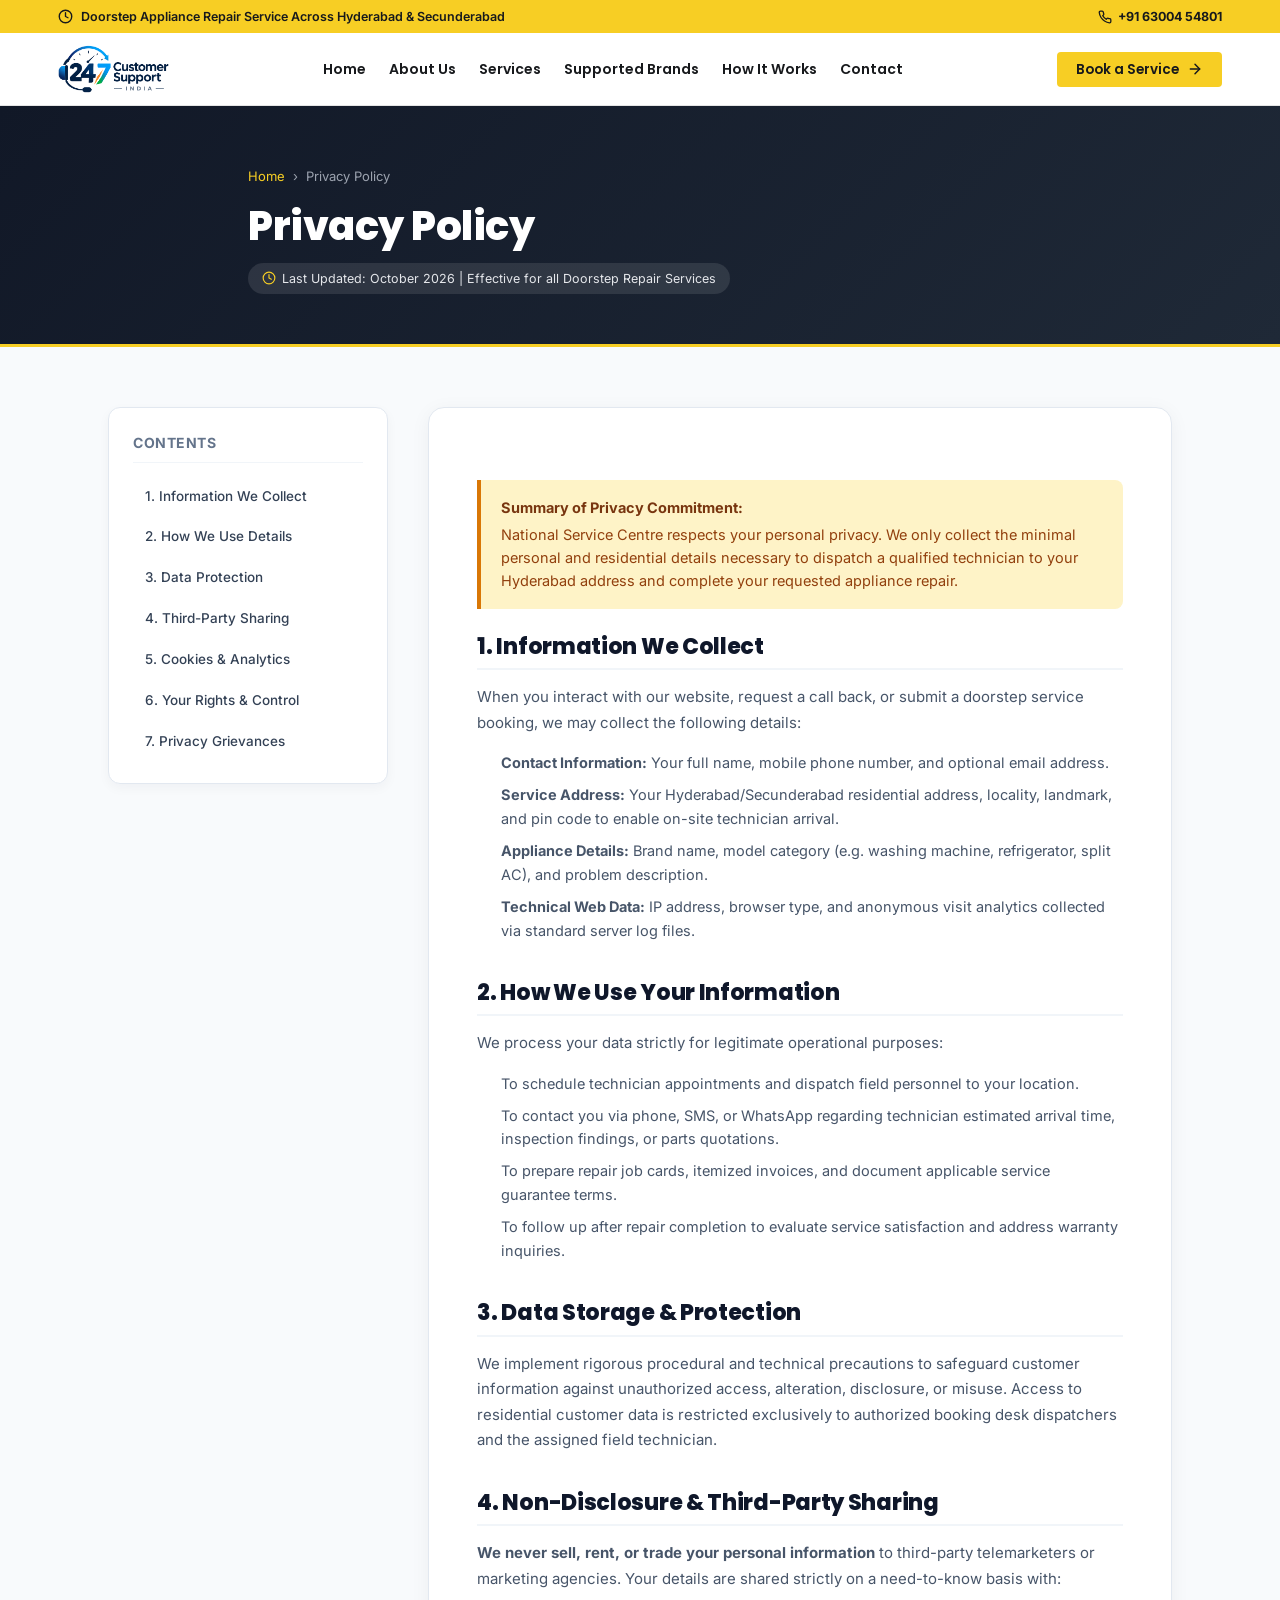
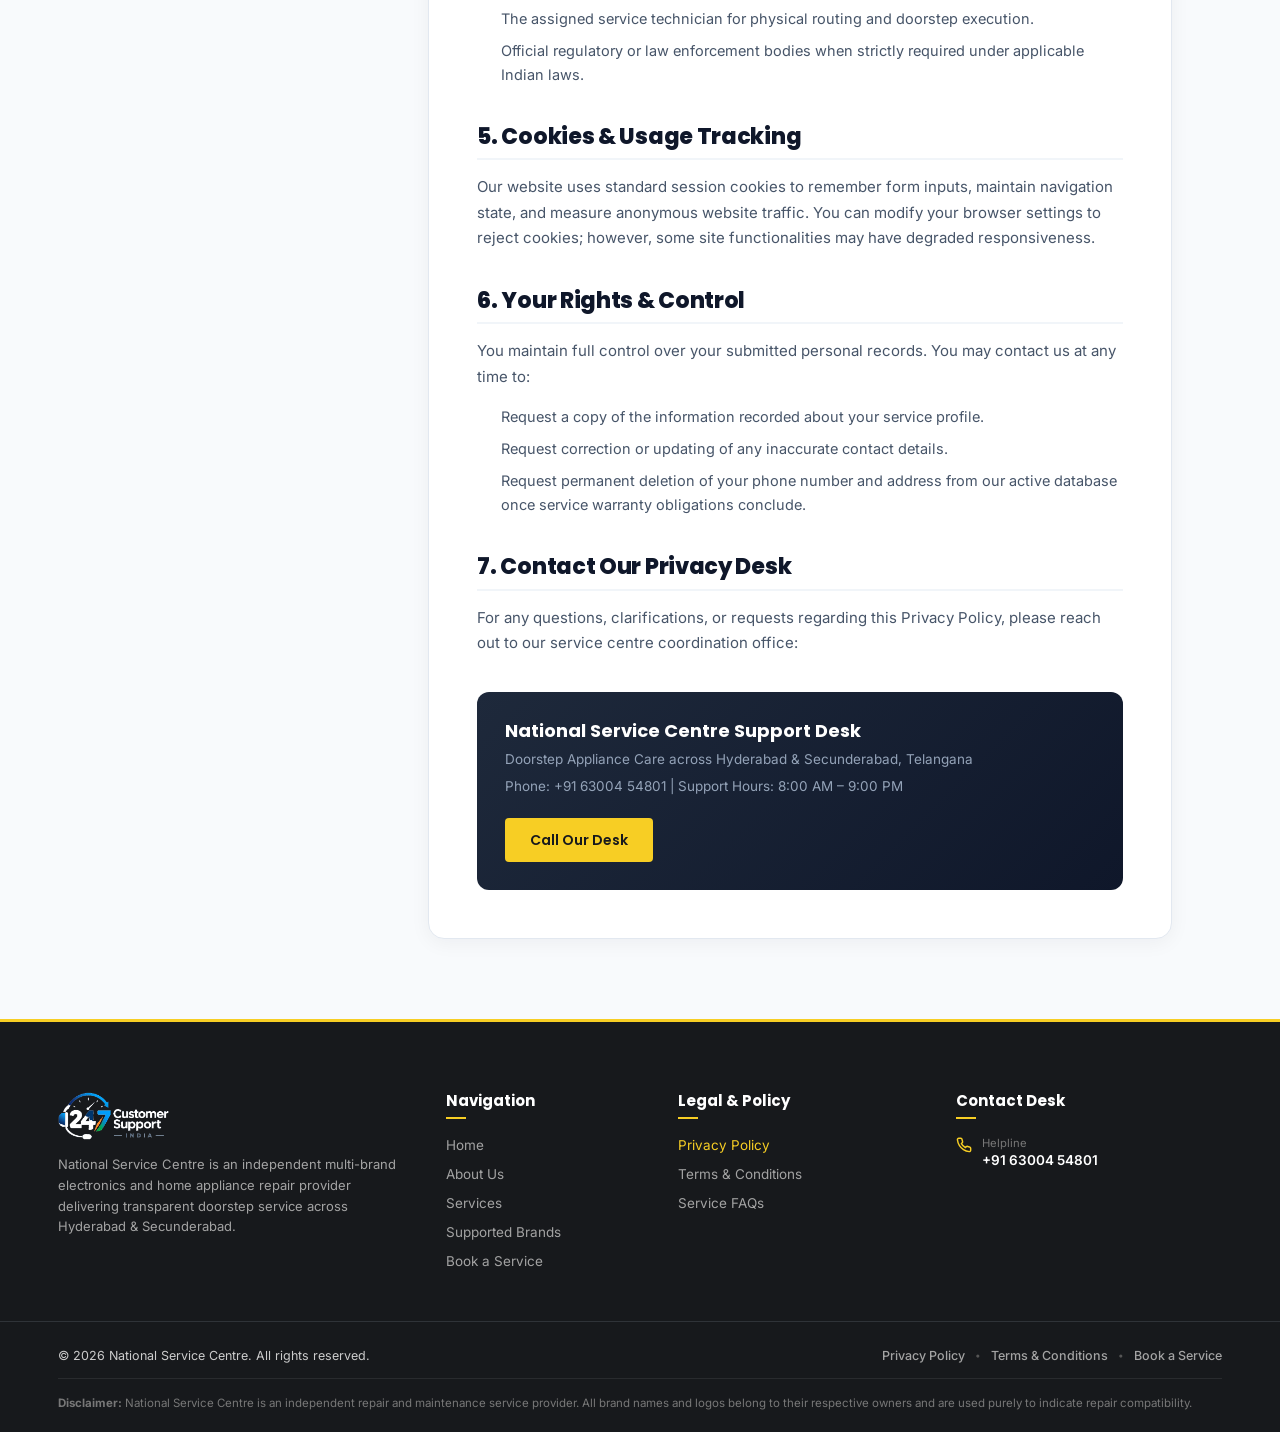
==== privacy-policy.html @ 3698fc70 "first commit" ====
<!DOCTYPE html>
<html lang="en">
<head>
  <meta charset="UTF-8">
  <meta name="viewport" content="width=device-width, initial-scale=1.0">
  <title>Privacy Policy | National Service Centre Hyderabad</title>
  <meta name="description" content="Privacy Policy for National Service Centre. Explaining how we collect, handle, and protect customer personal information when requesting appliance repair services.">
  <meta name="robots" content="index, follow">

  <!-- Google Fonts -->
  <link rel="preconnect" href="https://fonts.googleapis.com">
  <link rel="preconnect" href="https://fonts.gstatic.com" crossorigin>
  <link href="https://fonts.googleapis.com/css2?family=Inter:wght@400;500;600;700&family=Poppins:wght@500;600;700;800&display=swap" rel="stylesheet">

  <link rel="stylesheet" href="style.css">
  <link rel="icon" type="image/png" href="assets/logo.png">
</head>
<body>

  <!-- Top Announcement Bar -->
  <aside class="top-announcement-bar" aria-label="Announcement">
    <div class="container announcement-inner">
      <div class="announcement-left">
        <svg viewBox="0 0 24 24" fill="none" stroke="currentColor" stroke-width="2.2" stroke-linecap="round" stroke-linejoin="round" aria-hidden="true">
          <circle cx="12" cy="12" r="10"></circle>
          <polyline points="12 6 12 12 16 14"></polyline>
        </svg>
        <span>Doorstep Appliance Repair Service Across Hyderabad &amp; Secunderabad</span>
      </div>
      <div class="announcement-right">
        <div class="announcement-contact-item">
          <svg viewBox="0 0 24 24" fill="none" stroke="currentColor" stroke-width="2.2" stroke-linecap="round" stroke-linejoin="round" aria-hidden="true">
            <path d="M22 16.92v3a2 2 0 0 1-2.18 2 19.79 19.79 0 0 1-8.63-3.07 19.5 19.5 0 0 1-6-6 19.79 19.79 0 0 1-3.07-8.67A2 2 0 0 1 4.11 2h3a2 2 0 0 1 2 1.72 12.84 12.84 0 0 0 .7 2.81 2 2 0 0 1-.45 2.11L8.09 9.91a16 16 0 0 0 6 6l1.27-1.27a2 2 0 0 1 2.11-.45 12.84 12.84 0 0 0 2.81.7A2 2 0 0 1 22 16.92z"></path>
          </svg>
          <a href="tel:+916300454801">+91 63004 54801</a>
        </div>
      </div>
    </div>
  </aside>

  <!-- Navigation Header -->
  <header class="main-nav-header" id="mainNavHeader">
    <div class="container nav-container">
      <a href="index.html" class="brand-logo-link" aria-label="National Service Centre Home">
        <img src="assets/logo.png" alt="National Service Centre" class="brand-logo-img" width="180" height="48">
      </a>

      <nav class="nav-desktop-menu" aria-label="Main Navigation">
        <a href="index.html" class="nav-link">Home</a>
        <a href="index.html#about" class="nav-link">About Us</a>
        <a href="index.html#services" class="nav-link">Services</a>
        <a href="index.html#brands" class="nav-link">Supported Brands</a>
        <a href="index.html#how-it-works" class="nav-link">How It Works</a>
        <a href="index.html#contact" class="nav-link">Contact</a>
      </nav>

      <div class="nav-cta-wrap">
        <a href="index.html#booking" class="btn btn-yellow btn-sm">
          <span>Book a Service</span>
          <svg viewBox="0 0 24 24" fill="none" stroke="currentColor" stroke-width="2.2" stroke-linecap="round" stroke-linejoin="round" aria-hidden="true">
            <line x1="5" y1="12" x2="19" y2="12"></line>
            <polyline points="12 5 19 12 12 19"></polyline>
          </svg>
        </a>
      </div>
    </div>
  </header>

  <!-- Legal Hero Banner -->
  <section class="legal-page-header">
    <div class="container legal-header-inner">
      <div class="legal-breadcrumbs">
        <a href="index.html">Home</a>
        <span>&rsaquo;</span>
        <span>Privacy Policy</span>
      </div>
      <h1 class="legal-page-title">Privacy Policy</h1>
      <div class="legal-meta-badge">
        <svg viewBox="0 0 24 24" fill="none" stroke="currentColor" stroke-width="2" stroke-linecap="round" stroke-linejoin="round">
          <circle cx="12" cy="12" r="10"></circle>
          <polyline points="12 6 12 12 16 14"></polyline>
        </svg>
        <span>Last Updated: October 2026 | Effective for all Doorstep Repair Services</span>
      </div>
    </div>
  </section>

  <!-- Legal Content Section -->
  <section class="legal-content-section">
    <div class="container legal-content-grid">
      <!-- Quick Anchor Sidebar -->
      <aside class="legal-sidebar">
        <div class="legal-sidebar-title">Contents</div>
        <ul class="legal-nav-list">
          <li><a href="#information-we-collect">1. Information We Collect</a></li>
          <li><a href="#how-we-use-information">2. How We Use Details</a></li>
          <li><a href="#data-storage-protection">3. Data Protection</a></li>
          <li><a href="#third-party-sharing">4. Third-Party Sharing</a></li>
          <li><a href="#cookies-tracking">5. Cookies &amp; Analytics</a></li>
          <li><a href="#your-rights">6. Your Rights &amp; Control</a></li>
          <li><a href="#contact-us">7. Privacy Grievances</a></li>
        </ul>
      </aside>

      <!-- Document Body Card -->
      <article class="legal-body-card legal-prose">
        <div class="legal-highlight-box">
          <strong>Summary of Privacy Commitment:</strong>
          National Service Centre respects your personal privacy. We only collect the minimal personal and residential details necessary to dispatch a qualified technician to your Hyderabad address and complete your requested appliance repair.
        </div>

        <h2 id="information-we-collect">1. Information We Collect</h2>
        <p>When you interact with our website, request a call back, or submit a doorstep service booking, we may collect the following details:</p>
        <ul>
          <li><strong>Contact Information:</strong> Your full name, mobile phone number, and optional email address.</li>
          <li><strong>Service Address:</strong> Your Hyderabad/Secunderabad residential address, locality, landmark, and pin code to enable on-site technician arrival.</li>
          <li><strong>Appliance Details:</strong> Brand name, model category (e.g. washing machine, refrigerator, split AC), and problem description.</li>
          <li><strong>Technical Web Data:</strong> IP address, browser type, and anonymous visit analytics collected via standard server log files.</li>
        </ul>

        <h2 id="how-we-use-information">2. How We Use Your Information</h2>
        <p>We process your data strictly for legitimate operational purposes:</p>
        <ol>
          <li>To schedule technician appointments and dispatch field personnel to your location.</li>
          <li>To contact you via phone, SMS, or WhatsApp regarding technician estimated arrival time, inspection findings, or parts quotations.</li>
          <li>To prepare repair job cards, itemized invoices, and document applicable service guarantee terms.</li>
          <li>To follow up after repair completion to evaluate service satisfaction and address warranty inquiries.</li>
        </ol>

        <h2 id="data-storage-protection">3. Data Storage &amp; Protection</h2>
        <p>
          We implement rigorous procedural and technical precautions to safeguard customer information against unauthorized access, alteration, disclosure, or misuse. Access to residential customer data is restricted exclusively to authorized booking desk dispatchers and the assigned field technician.
        </p>

        <h2 id="third-party-sharing">4. Non-Disclosure &amp; Third-Party Sharing</h2>
        <p>
          <strong>We never sell, rent, or trade your personal information</strong> to third-party telemarketers or marketing agencies. Your details are shared strictly on a need-to-know basis with:
        </p>
        <ul>
          <li>The assigned service technician for physical routing and doorstep execution.</li>
          <li>Official regulatory or law enforcement bodies when strictly required under applicable Indian laws.</li>
        </ul>

        <h2 id="cookies-tracking">5. Cookies &amp; Usage Tracking</h2>
        <p>
          Our website uses standard session cookies to remember form inputs, maintain navigation state, and measure anonymous website traffic. You can modify your browser settings to reject cookies; however, some site functionalities may have degraded responsiveness.
        </p>

        <h2 id="your-rights">6. Your Rights &amp; Control</h2>
        <p>You maintain full control over your submitted personal records. You may contact us at any time to:</p>
        <ul>
          <li>Request a copy of the information recorded about your service profile.</li>
          <li>Request correction or updating of any inaccurate contact details.</li>
          <li>Request permanent deletion of your phone number and address from our active database once service warranty obligations conclude.</li>
        </ul>

        <h2 id="contact-us">7. Contact Our Privacy Desk</h2>
        <p>For any questions, clarifications, or requests regarding this Privacy Policy, please reach out to our service centre coordination office:</p>
        
        <div class="legal-contact-callout">
          <div>
            <h3>National Service Centre Support Desk</h3>
            <p>Doorstep Appliance Care across Hyderabad &amp; Secunderabad, Telangana</p>
            <p style="margin-top:4px;">Phone: +91 63004 54801 | Support Hours: 8:00 AM – 9:00 PM</p>
          </div>
          <a href="tel:+916300454801" class="btn btn-yellow">
            <span>Call Our Desk</span>
          </a>
        </div>
      </article>
    </div>
  </section>

  <!-- Footer Bottom -->
  <footer class="main-footer">
    <div class="container footer-top">
      <div class="footer-grid">
        <div class="footer-col footer-brand">
          <img src="assets/logo-white.png" alt="National Service Centre" class="footer-logo-img" width="180" height="48">
          <p>
            National Service Centre is an independent multi-brand electronics and home appliance repair provider delivering transparent doorstep service across Hyderabad &amp; Secunderabad.
          </p>
        </div>
        <div class="footer-col">
          <h4>Navigation</h4>
          <ul class="footer-links-list">
            <li><a href="index.html">Home</a></li>
            <li><a href="index.html#about">About Us</a></li>
            <li><a href="index.html#services">Services</a></li>
            <li><a href="index.html#brands">Supported Brands</a></li>
            <li><a href="index.html#booking">Book a Service</a></li>
          </ul>
        </div>
        <div class="footer-col">
          <h4>Legal &amp; Policy</h4>
          <ul class="footer-links-list">
            <li><a href="privacy-policy.html" style="color:var(--color-primary-yellow);">Privacy Policy</a></li>
            <li><a href="terms-and-conditions.html">Terms &amp; Conditions</a></li>
            <li><a href="index.html#faq">Service FAQs</a></li>
          </ul>
        </div>
        <div class="footer-col">
          <h4>Contact Desk</h4>
          <div class="footer-contact-item">
            <svg viewBox="0 0 24 24" fill="none" stroke="currentColor" stroke-width="2.2" stroke-linecap="round" stroke-linejoin="round">
              <path d="M22 16.92v3a2 2 0 0 1-2.18 2 19.79 19.79 0 0 1-8.63-3.07 19.5 19.5 0 0 1-6-6 19.79 19.79 0 0 1-3.07-8.67A2 2 0 0 1 4.11 2h3a2 2 0 0 1 2 1.72 12.84 12.84 0 0 0 .7 2.81 2 2 0 0 1-.45 2.11L8.09 9.91a16 16 0 0 0 6 6l1.27-1.27a2 2 0 0 1 2.11-.45 12.84 12.84 0 0 0 2.81.7A2 2 0 0 1 22 16.92z"></path>
            </svg>
            <div>
              <small style="display:block; color:#777;">Helpline</small>
              <a href="tel:+916300454801">+91 63004 54801</a>
            </div>
          </div>
        </div>
      </div>
    </div>

    <div class="footer-bottom">
      <div class="container footer-bottom-inner">
        <div class="footer-bottom-copy">
          <p>&copy; 2026 National Service Centre. All rights reserved.</p>
          <div class="footer-legal-links">
            <a href="privacy-policy.html">Privacy Policy</a>
            <span class="sep">&bull;</span>
            <a href="terms-and-conditions.html">Terms &amp; Conditions</a>
            <span class="sep">&bull;</span>
            <a href="index.html#booking">Book a Service</a>
          </div>
        </div>
        <div class="footer-disclaimer">
          <p>
            <strong>Disclaimer:</strong> National Service Centre is an independent repair and maintenance service provider. All brand names and logos belong to their respective owners and are used purely to indicate repair compatibility.
          </p>
        </div>
      </div>
    </div>
  </footer>

</body>
</html>
---- style.css ----
/* ==========================================================================
   NATIONAL SERVICE CENTRE — AMPVEX DESIGN SYSTEM & STYLESHEET
   Aesthetic: Electrician & Appliance Repair Master Style
   Colors: Primary Yellow #F7CE24 | Deep Charcoal #17191C | White #FFFFFF
   Typography: Poppins (Headings/Nav) + Inter (Body/Forms)
   ========================================================================== */

/* --------------------------------------------------------------------------
   01. DESIGN TOKENS
   -------------------------------------------------------------------------- */
:root {
  /* Brand Colours (Strictly adhering to prompt) */
  --color-primary-yellow: #F7CE24;
  --color-primary-yellow-hover: #e5bd15;
  --color-charcoal-dark: #17191C;
  --color-charcoal-secondary: #25272A;
  --color-charcoal-muted: #32353A;
  
  --color-white: #FFFFFF;
  --color-light-grey: #F5F5F5;
  --color-surface-subtle: #FAFAFA;
  --color-border-grey: #E5E5E5;
  --color-border-dark: #2F3338;
  
  --color-body-text: #555555;
  --color-muted-text: #777777;
  --color-heading-text: #17191C;
  --color-india-green: #138A50;

  /* Typography Stacks */
  --font-heading: 'Poppins', -apple-system, BlinkMacSystemFont, 'Segoe UI', Roboto, sans-serif;
  --font-body: 'Inter', -apple-system, BlinkMacSystemFont, 'Segoe UI', Roboto, sans-serif;

  /* Layout & Geometry (Restrained small corner radii 3-6px) */
  --container-width: 1240px;
  --radius-card: 4px;
  --radius-button: 4px;
  --radius-badge: 3px;

  /* Subtle Shadows */
  --shadow-sm: 0 1px 3px rgba(0, 0, 0, 0.06);
  --shadow-md: 0 4px 14px rgba(0, 0, 0, 0.08);
  --shadow-lg: 0 8px 24px rgba(0, 0, 0, 0.12);

  /* Transitions */
  --transition-fast: 0.16s ease;
  --transition-normal: 0.25s ease;
}

/* --------------------------------------------------------------------------
   02. RESET & BASE ELEMENTS
   -------------------------------------------------------------------------- */
*, *::before, *::after {
  box-sizing: border-box;
  margin: 0;
  padding: 0;
}

html {
  font-family: var(--font-body);
  font-size: 16px;
  line-height: 1.55;
  color: var(--color-body-text);
  background-color: var(--color-white);
  scroll-behavior: smooth;
  -webkit-font-smoothing: antialiased;
}

body {
  overflow-x: hidden;
  min-height: 100vh;
  display: flex;
  flex-direction: column;
}

img, svg {
  display: block;
  max-width: 100%;
  height: auto;
}

a {
  color: inherit;
  text-decoration: none;
  transition: color var(--transition-fast);
}

button, input, select, textarea {
  font: inherit;
  color: inherit;
}

button {
  background: none;
  border: none;
  cursor: pointer;
}

ul, ol {
  list-style: none;
}

:focus-visible {
  outline: 2px solid var(--color-primary-yellow);
  outline-offset: 2px;
}

.skip-link {
  position: absolute;
  top: -100px;
  left: 20px;
  background: var(--color-charcoal-dark);
  color: var(--color-primary-yellow);
  padding: 10px 18px;
  border-radius: var(--radius-button);
  font-weight: 600;
  z-index: 10000;
  transition: top var(--transition-fast);
}
.skip-link:focus {
  top: 16px;
}

/* --------------------------------------------------------------------------
   03. TYPOGRAPHY & LAYOUT UTILITIES
   -------------------------------------------------------------------------- */
h1, h2, h3, h4, h5, h6 {
  font-family: var(--font-heading);
  color: var(--color-heading-text);
  font-weight: 700;
  line-height: 1.25;
}

.section-eyebrow {
  display: inline-flex;
  align-items: center;
  gap: 8px;
  font-family: var(--font-heading);
  font-size: 12.5px;
  font-weight: 700;
  letter-spacing: 1.5px;
  text-transform: uppercase;
  color: var(--color-heading-text);
  margin-bottom: 10px;
}

.section-eyebrow::before {
  content: "";
  display: inline-block;
  width: 14px;
  height: 3px;
  background-color: var(--color-primary-yellow);
  border-radius: 1px;
}

.section-title {
  font-size: clamp(26px, 3.2vw, 38px);
  letter-spacing: -0.5px;
  color: var(--color-heading-text);
  margin-bottom: 12px;
}

.section-subtitle {
  font-size: clamp(14.5px, 1.3vw, 16px);
  color: var(--color-muted-text);
  max-width: 640px;
  line-height: 1.6;
}

.text-center {
  text-align: center;
}
.text-center .section-eyebrow {
  justify-content: center;
}
.text-center .section-eyebrow::after {
  content: "";
  display: inline-block;
  width: 14px;
  height: 3px;
  background-color: var(--color-primary-yellow);
  border-radius: 1px;
}
.text-center .section-subtitle {
  margin-left: auto;
  margin-right: auto;
}

.container {
  width: 100%;
  max-width: var(--container-width);
  margin-left: auto;
  margin-right: auto;
  padding-left: clamp(20px, 3vw, 44px);
  padding-right: clamp(20px, 3vw, 44px);
}

.section-pad {
  padding-top: clamp(56px, 6.5vw, 84px);
  padding-bottom: clamp(56px, 6.5vw, 84px);
}

/* --------------------------------------------------------------------------
   04. BUTTONS & UI CONTROLS (Square/slightly rounded 4px)
   -------------------------------------------------------------------------- */
.btn {
  display: inline-flex;
  align-items: center;
  justify-content: center;
  gap: 8px;
  padding: 12px 24px;
  font-family: var(--font-heading);
  font-size: 14px;
  font-weight: 600;
  border-radius: var(--radius-button);
  border: 1px solid transparent;
  transition: all var(--transition-fast);
  white-space: nowrap;
  line-height: 1.3;
}

.btn-yellow {
  background-color: var(--color-primary-yellow);
  color: var(--color-charcoal-dark);
}
.btn-yellow:hover {
  background-color: var(--color-primary-yellow-hover);
  color: var(--color-charcoal-dark);
  box-shadow: 0 4px 12px rgba(247, 206, 36, 0.35);
}

.btn-charcoal {
  background-color: var(--color-charcoal-dark);
  color: var(--color-white);
}
.btn-charcoal:hover {
  background-color: var(--color-charcoal-secondary);
  color: var(--color-primary-yellow);
}

.btn-outline-white {
  background-color: transparent;
  color: var(--color-white);
  border-color: rgba(255, 255, 255, 0.35);
}
.btn-outline-white:hover {
  background-color: rgba(255, 255, 255, 0.12);
  border-color: var(--color-white);
  color: var(--color-white);
}

.btn-outline-dark {
  background-color: transparent;
  color: var(--color-charcoal-dark);
  border-color: var(--color-charcoal-dark);
}
.btn-outline-dark:hover {
  background-color: var(--color-charcoal-dark);
  color: var(--color-primary-yellow);
}

.btn-sm {
  padding: 8px 18px;
  font-size: 13.5px;
}

.btn-block {
  width: 100%;
}

.btn svg {
  width: 16px;
  height: 16px;
  flex-shrink: 0;
  transition: transform var(--transition-fast);
}
.btn:hover svg {
  transform: translateX(3px);
}

/* --------------------------------------------------------------------------
   05. HEADER & NAVIGATION (Ampvex layered header)
   -------------------------------------------------------------------------- */
/* A. Top Announcement Bar (Slim Yellow Strip) */
.top-announcement-bar {
  background-color: var(--color-primary-yellow);
  color: var(--color-charcoal-dark);
  font-size: 12.5px;
  font-weight: 600;
  padding: 7px 0;
  position: relative;
  z-index: 101;
}

.announcement-inner {
  display: flex;
  align-items: center;
  justify-content: space-between;
  gap: 16px;
}

.announcement-left {
  display: flex;
  align-items: center;
  gap: 8px;
}

.announcement-left svg {
  width: 15px;
  height: 15px;
  color: var(--color-charcoal-dark);
  flex-shrink: 0;
}

.announcement-right {
  display: flex;
  align-items: center;
  gap: 20px;
}

.announcement-contact-item {
  display: inline-flex;
  align-items: center;
  gap: 6px;
}

.announcement-contact-item svg {
  width: 14px;
  height: 14px;
  color: var(--color-charcoal-dark);
  flex-shrink: 0;
}

.announcement-contact-item a {
  color: var(--color-charcoal-dark);
  font-weight: 700;
}
.announcement-contact-item a:hover {
  text-decoration: underline;
}

/* B. Main Navigation Header */
.main-nav-header {
  background-color: var(--color-white);
  border-bottom: 1px solid var(--color-border-grey);
  position: sticky;
  top: 0;
  z-index: 100;
  transition: box-shadow var(--transition-fast);
}

.main-nav-header.scrolled {
  box-shadow: 0 2px 14px rgba(0, 0, 0, 0.08);
}

.nav-container {
  display: flex;
  align-items: center;
  justify-content: space-between;
  height: 72px;
}

.brand-logo-link {
  display: flex;
  align-items: center;
}

.brand-logo-img {
  height: 48px;
  width: auto;
  object-fit: contain;
}

.nav-desktop-menu {
  display: flex;
  align-items: center;
  gap: clamp(14px, 1.8vw, 28px);
}

.nav-link {
  font-family: var(--font-heading);
  font-size: 14px;
  font-weight: 600;
  color: var(--color-charcoal-dark);
  padding: 6px 0;
  position: relative;
}

.nav-link::after {
  content: "";
  position: absolute;
  bottom: 0;
  left: 0;
  width: 0%;
  height: 2px;
  background-color: var(--color-primary-yellow);
  transition: width var(--transition-fast);
}

.nav-link:hover,
.nav-link.active {
  color: var(--color-charcoal-dark);
}

.nav-link:hover::after,
.nav-link.active::after {
  width: 100%;
}

.nav-cta-wrap {
  display: flex;
  align-items: center;
  gap: 12px;
}

.mobile-toggle-btn {
  display: none;
  flex-direction: column;
  justify-content: center;
  gap: 5px;
  width: 38px;
  height: 38px;
  padding: 8px;
  border-radius: var(--radius-button);
  border: 1px solid var(--color-border-grey);
  background-color: var(--color-white);
  cursor: pointer;
  z-index: 110;
}

.mobile-toggle-btn span {
  display: block;
  width: 100%;
  height: 2px;
  background-color: var(--color-charcoal-dark);
  border-radius: 1px;
  transition: transform var(--transition-fast), opacity var(--transition-fast);
}

.mobile-toggle-btn[aria-expanded="true"] span:nth-child(1) {
  transform: translateY(7px) rotate(45deg);
}
.mobile-toggle-btn[aria-expanded="true"] span:nth-child(2) {
  opacity: 0;
}
.mobile-toggle-btn[aria-expanded="true"] span:nth-child(3) {
  transform: translateY(-7px) rotate(-45deg);
}

.mobile-drawer {
  display: none;
}

/* --------------------------------------------------------------------------
   06. SECTION 03 — HERO (AMPVEX ASYMMETRICAL CHARCOAL/IMAGE COMPOSITION)
   -------------------------------------------------------------------------- */
.ampvex-hero-section {
  position: relative;
  background-color: var(--color-charcoal-dark);
  color: var(--color-white);
  overflow: hidden;
  min-height: 520px;
}

.hero-full-wrap,
.hero-grid {
  display: grid;
  grid-template-columns: minmax(0, 1fr) minmax(0, 1fr);
  align-items: stretch;
  min-height: 520px;
  position: relative;
  width: 100%;
}

.hero-content-col {
  padding-top: clamp(48px, 5vw, 64px);
  padding-bottom: clamp(48px, 5vw, 64px);
  padding-left: clamp(20px, calc((100vw - var(--container-width)) / 2 + 32px), 120px);
  padding-right: clamp(24px, 4vw, 48px);
  z-index: 2;
  display: flex;
  flex-direction: column;
  justify-content: center;
}

.hero-eyebrow {
  display: inline-flex;
  align-items: center;
  gap: 8px;
  font-family: var(--font-heading);
  font-size: 12px;
  font-weight: 700;
  letter-spacing: 1.5px;
  text-transform: uppercase;
  color: var(--color-primary-yellow);
  margin-bottom: 14px;
}

.hero-headline {
  font-size: clamp(32px, 3.8vw, 48px);
  font-weight: 800;
  color: var(--color-white);
  line-height: 1.2;
  letter-spacing: -0.5px;
  margin-bottom: 16px;
}

.hero-headline .text-highlight-yellow {
  color: var(--color-primary-yellow);
}

.hero-description {
  font-size: clamp(14.5px, 1.2vw, 16px);
  color: #D1D5DB;
  line-height: 1.6;
  margin-bottom: 28px;
  max-width: 500px;
}

.hero-actions {
  display: flex;
  align-items: center;
  gap: 14px;
  flex-wrap: wrap;
  margin-bottom: 26px;
}

.hero-trust-indicators {
  display: flex;
  align-items: center;
  gap: 16px;
  padding-top: 18px;
  border-top: 1px solid rgba(255, 255, 255, 0.14);
  font-size: 13px;
  color: #CAD5E2;
  flex-wrap: wrap;
}

.hero-trust-item {
  display: inline-flex;
  align-items: center;
  gap: 6px;
}

.hero-trust-item svg {
  width: 15px;
  height: 15px;
  color: var(--color-primary-yellow);
  flex-shrink: 0;
}

.hero-image-col {
  position: relative;
  height: 100%;
  min-height: 520px;
  display: flex;
  margin: 0;
  padding: 0;
  overflow: hidden;
}

.hero-image-col img {
  width: 100%;
  height: 100%;
  object-fit: cover;
  object-position: center 25%;
  display: block;
}

.hero-image-col::before {
  content: "";
  position: absolute;
  inset: 0;
  background: linear-gradient(to right, var(--color-charcoal-dark) 0%, rgba(23, 25, 28, 0.45) 25%, transparent 65%);
  pointer-events: none;
  z-index: 1;
}

/* --------------------------------------------------------------------------
   07. SECTION 04 — IMMEDIATE SERVICE REQUEST SECTION (LIGHT-GREY FORM)
   -------------------------------------------------------------------------- */
.quick-request-section {
  background-color: var(--color-light-grey);
  border-bottom: 1px solid var(--color-border-grey);
  padding: 40px 0;
}

.quick-request-header {
  margin-bottom: 24px;
}

.quick-request-header h2 {
  font-size: 24px;
  margin-bottom: 4px;
}

.quick-request-header p {
  font-size: 14px;
  color: var(--color-muted-text);
}

.quick-request-form {
  display: grid;
  grid-template-columns: repeat(4, 1fr) 1.2fr auto;
  gap: 12px;
  align-items: flex-end;
}

.form-group-compact {
  display: flex;
  flex-direction: column;
  gap: 4px;
}

.form-group-compact label {
  font-size: 12px;
  font-weight: 600;
  color: var(--color-heading-text);
}

.form-control-compact {
  width: 100%;
  padding: 10px 12px;
  border: 1px solid var(--color-border-grey);
  border-radius: var(--radius-button);
  background-color: var(--color-white);
  font-size: 13.5px;
  color: var(--color-charcoal-dark);
  transition: border-color var(--transition-fast);
}

.form-control-compact:focus {
  border-color: var(--color-primary-yellow);
  outline: none;
}

.quick-submit-btn {
  height: 42px;
  padding: 0 22px;
}

/* --------------------------------------------------------------------------
   08. SECTION 05 — ABOUT THE COMPANY (2-COLUMN IMAGE & CONTENT)
   -------------------------------------------------------------------------- */
.about-section {
  background-color: var(--color-white);
}

.about-grid {
  display: grid;
  grid-template-columns: 48% 52%;
  gap: clamp(32px, 4.5vw, 64px);
  align-items: center;
}

.about-image-col {
  position: relative;
}

.about-img-frame {
  border-radius: var(--radius-card);
  overflow: hidden;
  box-shadow: var(--shadow-md);
  border: 1px solid var(--color-border-grey);
}

.about-img-frame img {
  width: 100%;
  height: 440px;
  object-fit: cover;
}

.about-experience-badge {
  position: absolute;
  bottom: 24px;
  right: -16px;
  background-color: var(--color-primary-yellow);
  color: var(--color-charcoal-dark);
  padding: 16px 20px;
  border-radius: var(--radius-badge);
  box-shadow: var(--shadow-md);
  text-align: center;
  font-family: var(--font-heading);
}

.about-badge-val {
  font-size: 26px;
  font-weight: 800;
  line-height: 1;
}

.about-badge-text {
  font-size: 11px;
  font-weight: 700;
  text-transform: uppercase;
  letter-spacing: 0.5px;
  margin-top: 4px;
}

.about-content-col .section-title {
  margin-bottom: 14px;
}

.about-content-col p {
  font-size: 15px;
  line-height: 1.65;
  color: var(--color-body-text);
  margin-bottom: 16px;
}

.about-benefits-list {
  display: grid;
  grid-template-columns: 1fr 1fr;
  gap: 12px;
  margin: 22px 0 28px 0;
}

.about-benefit-item {
  display: flex;
  align-items: center;
  gap: 8px;
  font-size: 14px;
  font-weight: 600;
  color: var(--color-heading-text);
}

.about-benefit-item svg {
  width: 16px;
  height: 16px;
  color: var(--color-primary-yellow);
  flex-shrink: 0;
}

/* --------------------------------------------------------------------------
   09. SECTION 06 — TRUST STATISTICS STRIP (AMPVEX 4-CARD LAYOUT)
   -------------------------------------------------------------------------- */
.stats-section {
  background-color: var(--color-light-grey);
  border-top: 1px solid var(--color-border-grey);
  border-bottom: 1px solid var(--color-border-grey);
  padding: 44px 0;
}

.stats-grid {
  display: grid;
  grid-template-columns: repeat(4, 1fr);
  gap: 20px;
}

.stat-card {
  background-color: var(--color-white);
  border: 1px solid var(--color-border-grey);
  border-radius: var(--radius-card);
  padding: 24px 20px;
  display: flex;
  align-items: center;
  gap: 16px;
  box-shadow: var(--shadow-sm);
}

.stat-icon-wrap {
  width: 50px;
  height: 50px;
  border-radius: 50%;
  background-color: var(--color-light-grey);
  border: 2px solid var(--color-primary-yellow);
  color: var(--color-charcoal-dark);
  display: flex;
  align-items: center;
  justify-content: center;
  flex-shrink: 0;
}

.stat-icon-wrap svg {
  width: 22px;
  height: 22px;
}

.stat-info-wrap {
  display: flex;
  flex-direction: column;
}

.stat-number {
  font-family: var(--font-heading);
  font-size: 26px;
  font-weight: 800;
  color: var(--color-charcoal-dark);
  line-height: 1.1;
}

.stat-label {
  font-size: 13px;
  color: var(--color-muted-text);
  font-weight: 500;
  margin-top: 3px;
}

/* --------------------------------------------------------------------------
   10. SECTION 07 — OUR SERVICES (PRIMARY 3-COLUMN APPLIANCE GRID)
   -------------------------------------------------------------------------- */
.services-section {
  background-color: var(--color-white);
}

.services-top-bar {
  display: flex;
  align-items: flex-end;
  justify-content: space-between;
  margin-bottom: 40px;
  gap: 20px;
}

.services-grid {
  display: grid;
  grid-template-columns: repeat(3, 1fr);
  gap: 26px;
}

.service-card {
  background-color: var(--color-white);
  border: 1px solid var(--color-border-grey);
  border-radius: var(--radius-card);
  overflow: hidden;
  box-shadow: var(--shadow-sm);
  display: flex;
  flex-direction: column;
  transition: transform var(--transition-fast), box-shadow var(--transition-fast), border-color var(--transition-fast);
}

.service-card:hover {
  transform: translateY(-4px);
  box-shadow: var(--shadow-md);
  border-color: #CCC;
}

.service-card-media {
  position: relative;
  height: 210px;
  overflow: hidden;
  background-color: var(--color-light-grey);
}

.service-card-media img {
  width: 100%;
  height: 100%;
  object-fit: cover;
  transition: transform var(--transition-normal);
}

.service-card:hover .service-card-media img {
  transform: scale(1.04);
}

.service-card-tag {
  position: absolute;
  top: 12px;
  left: 12px;
  background-color: var(--color-charcoal-dark);
  color: var(--color-primary-yellow);
  font-size: 11px;
  font-weight: 700;
  padding: 3px 8px;
  border-radius: var(--radius-badge);
  letter-spacing: 0.5px;
  text-transform: uppercase;
}

.service-card-body {
  padding: 22px;
  display: flex;
  flex-direction: column;
  flex-grow: 1;
}

.service-card-title {
  font-size: 19px;
  font-weight: 700;
  color: var(--color-charcoal-dark);
  margin-bottom: 8px;
}

.service-card-desc {
  font-size: 14px;
  color: var(--color-body-text);
  line-height: 1.55;
  margin-bottom: 16px;
  flex-grow: 1;
}

.service-card-footer {
  padding-top: 14px;
  border-top: 1px solid var(--color-border-grey);
  display: flex;
  align-items: center;
  justify-content: space-between;
}

.service-action-link {
  font-family: var(--font-heading);
  font-size: 13.5px;
  font-weight: 700;
  color: var(--color-charcoal-dark);
  display: inline-flex;
  align-items: center;
  gap: 6px;
}

.service-action-link svg {
  width: 14px;
  height: 14px;
  color: var(--color-primary-yellow);
  transition: transform var(--transition-fast);
}

.service-action-link:hover {
  color: #000;
}
.service-action-link:hover svg {
  transform: translateX(4px);
}

/* --------------------------------------------------------------------------
   11. SECTION 08 — WHY CHOOSE US (SPLIT PHOTOGRAPHIC & FEATURE LIST)
   -------------------------------------------------------------------------- */
.why-section {
  background-color: var(--color-light-grey);
}

.why-grid {
  display: grid;
  grid-template-columns: 46% 54%;
  gap: clamp(32px, 4.5vw, 60px);
  align-items: center;
}

.why-image-col {
  position: relative;
  border-radius: var(--radius-card);
  overflow: hidden;
  box-shadow: var(--shadow-md);
  border: 1px solid var(--color-border-grey);
}

.why-image-col img {
  width: 100%;
  height: 480px;
  object-fit: cover;
}

.why-features-grid {
  display: grid;
  grid-template-columns: 1fr 1fr;
  gap: 20px;
  margin-top: 24px;
}

.why-feature-item {
  display: flex;
  gap: 12px;
}

.why-icon-box {
  width: 42px;
  height: 42px;
  border-radius: var(--radius-button);
  background-color: var(--color-white);
  border: 1px solid var(--color-border-grey);
  color: var(--color-charcoal-dark);
  display: flex;
  align-items: center;
  justify-content: center;
  flex-shrink: 0;
}

.why-icon-box svg {
  width: 20px;
  height: 20px;
  color: var(--color-charcoal-dark);
}

.why-feature-info h4 {
  font-size: 15px;
  font-weight: 700;
  color: var(--color-charcoal-dark);
  margin-bottom: 3px;
}

.why-feature-info p {
  font-size: 13px;
  color: var(--color-body-text);
  line-height: 1.5;
  margin: 0;
}

/* --------------------------------------------------------------------------
   12. SECTION 09 — SERVICE PROCESS (HORIZONTAL 4-STEP PROGRESSION)
   -------------------------------------------------------------------------- */
.process-section {
  background-color: var(--color-white);
}

.process-header {
  margin-bottom: 40px;
}

.process-grid {
  display: grid;
  grid-template-columns: repeat(4, 1fr);
  gap: 20px;
  position: relative;
}

.process-grid::before {
  content: "";
  position: absolute;
  top: 32px;
  left: 48px;
  right: 48px;
  height: 2px;
  background-color: var(--color-border-grey);
  z-index: 1;
}

.process-step-card {
  position: relative;
  z-index: 2;
  background-color: var(--color-white);
  border-radius: var(--radius-card);
  padding: 26px 20px;
  border: 1px solid var(--color-border-grey);
  box-shadow: var(--shadow-sm);
  display: flex;
  flex-direction: column;
}

.process-step-top {
  display: flex;
  align-items: center;
  justify-content: space-between;
  margin-bottom: 18px;
}

.process-step-num {
  width: 44px;
  height: 44px;
  border-radius: 50%;
  background-color: var(--color-charcoal-dark);
  color: var(--color-primary-yellow);
  display: flex;
  align-items: center;
  justify-content: center;
  font-family: var(--font-heading);
  font-size: 16px;
  font-weight: 800;
  box-shadow: 0 0 0 4px var(--color-white);
}

.process-step-card:first-child .process-step-num {
  background-color: var(--color-primary-yellow);
  color: var(--color-charcoal-dark);
}

.process-step-icon svg {
  width: 22px;
  height: 22px;
  color: var(--color-muted-text);
}

.process-step-card h3 {
  font-size: 17px;
  font-weight: 700;
  margin-bottom: 6px;
  color: var(--color-charcoal-dark);
}

.process-step-card p {
  font-size: 13.5px;
  color: var(--color-body-text);
  line-height: 1.55;
  margin: 0;
}

/* --------------------------------------------------------------------------
   13. SECTION 10 — SUPPORTED BRANDS MARQUEE (LEFT-TO-RIGHT ROTATION)
   -------------------------------------------------------------------------- */
.brands-section {
  padding: 55px 0 60px;
  background: linear-gradient(180deg, #F8FAFC 0%, #FFFFFF 100%);
  border-top: 1px solid var(--color-border-grey);
  border-bottom: 1px solid var(--color-border-grey);
  position: relative;
  overflow: hidden;
}

.brands-header {
  text-align: center;
  max-width: 720px;
  margin: 0 auto 36px;
}

.brands-tag {
  display: inline-flex;
  align-items: center;
  gap: 8px;
  background: rgba(255, 184, 0, 0.15);
  border: 1px solid rgba(255, 184, 0, 0.4);
  color: #B45309;
  padding: 5px 14px;
  border-radius: 999px;
  font-size: 12px;
  font-weight: 700;
  letter-spacing: 0.5px;
  text-transform: uppercase;
  margin-bottom: 12px;
}

.brands-tag svg {
  width: 14px;
  height: 14px;
  color: #D97706;
}

.brands-header h3 {
  font-size: 26px;
  font-weight: 800;
  color: var(--color-charcoal-dark);
  margin-bottom: 8px;
  letter-spacing: -0.5px;
}

.brands-header p {
  font-size: 15px;
  color: var(--color-muted-text);
  line-height: 1.5;
}

/* Marquee Outer Container with Edge Fades */
.brands-marquee-wrap {
  position: relative;
  width: 100%;
  overflow: hidden;
  padding: 15px 0;
  user-select: none;
}

.marquee-fade {
  position: absolute;
  top: 0;
  bottom: 0;
  width: 120px;
  z-index: 5;
  pointer-events: none;
}

.marquee-fade-left {
  left: 0;
  background: linear-gradient(to right, #F8FAFC 20%, rgba(248, 250, 252, 0));
}

.marquee-fade-right {
  right: 0;
  background: linear-gradient(to left, #FFFFFF 20%, rgba(255, 255, 255, 0));
}

/* Continuous Left-to-Right Moving Marquee Track */
.marquee-track {
  display: flex;
  width: max-content;
  animation: marquee-scroll-ltr 32s linear infinite;
  will-change: transform;
}

.brands-marquee-wrap:hover .marquee-track {
  animation-play-state: paused;
}

.marquee-slide {
  display: flex;
  align-items: center;
  gap: 22px;
  padding-right: 22px;
  flex-shrink: 0;
}

/* Individual Brand Card */
.brand-card {
  display: flex;
  align-items: center;
  justify-content: center;
  gap: 14px;
  min-width: 220px;
  height: 84px;
  padding: 14px 28px;
  background: #FFFFFF;
  border: 1px solid #E2E8F0;
  border-radius: 14px;
  box-shadow: 0 4px 14px rgba(15, 23, 42, 0.06);
  transition: all 0.35s cubic-bezier(0.16, 1, 0.3, 1);
  cursor: pointer;
  position: relative;
}

.brand-card:hover {
  transform: translateY(-6px) scale(1.04);
  box-shadow: 0 16px 30px -6px rgba(15, 23, 42, 0.14), 0 0 0 1.5px #CBD5E1;
  border-color: #CBD5E1;
}

.brand-logo-svg {
  height: 48px;
  width: auto;
  max-width: 150px;
  object-fit: contain;
  filter: none; /* Full vibrant original brand colors */
  transition: transform 0.35s cubic-bezier(0.16, 1, 0.3, 1);
}

.brand-card:hover .brand-logo-svg {
  transform: scale(1.08);
}

.brand-name {
  font-family: var(--font-heading);
  font-size: 15px;
  font-weight: 700;
  color: #1E293B;
  letter-spacing: 0.3px;
  white-space: nowrap;
}

/* Left-to-Right Marquee Keyframe */
@keyframes marquee-scroll-ltr {
  0% {
    transform: translateX(-50%);
  }
  100% {
    transform: translateX(0%);
  }
}

@media (max-width: 768px) {
  .brands-section {
    padding: 45px 0;
  }
  .brands-header h3 {
    font-size: 22px;
  }
  .brand-card {
    min-width: 175px;
    height: 70px;
    padding: 12px 20px;
  }
  .brand-logo-svg {
    height: 38px;
    max-width: 120px;
  }
  .brand-name {
    font-size: 13px;
  }
  .marquee-fade {
    width: 60px;
  }
}

/* --------------------------------------------------------------------------
   14. SECTION 11 — FEATURED SERVICE BANNER (FULL-WIDTH PHOTOGRAPHIC CTA)
   -------------------------------------------------------------------------- */
.featured-cta-banner {
  position: relative;
  background-color: var(--color-charcoal-dark);
  color: var(--color-white);
  padding: 80px 0;
  overflow: hidden;
}

.banner-bg-img {
  position: absolute;
  inset: 0;
  width: 100%;
  height: 100%;
  object-fit: cover;
  opacity: 0.35;
}

.banner-overlay {
  position: absolute;
  inset: 0;
  background: linear-gradient(to right, rgba(23, 25, 28, 0.95) 0%, rgba(23, 25, 28, 0.8) 60%, rgba(23, 25, 28, 0.4) 100%);
}

.banner-content {
  position: relative;
  z-index: 2;
  max-width: 640px;
}

.banner-content .section-eyebrow {
  color: var(--color-primary-yellow);
}
.banner-content .section-eyebrow::before {
  background-color: var(--color-primary-yellow);
}

.banner-content h2 {
  color: var(--color-white);
  font-size: clamp(28px, 3.4vw, 40px);
  margin-bottom: 14px;
}

.banner-content p {
  color: #D1D5DB;
  font-size: 16px;
  line-height: 1.6;
  margin-bottom: 26px;
}

.banner-actions {
  display: flex;
  align-items: center;
  gap: 14px;
  flex-wrap: wrap;
}

/* --------------------------------------------------------------------------
   15. SECTION 12 — SERVICE GALLERY / RECENT REPAIRS (3-COLUMN GRID)
   -------------------------------------------------------------------------- */
.gallery-section {
  background-color: var(--color-white);
}

.gallery-grid {
  display: grid;
  grid-template-columns: repeat(3, 1fr);
  gap: 20px;
  margin-top: 36px;
}

.gallery-item {
  position: relative;
  border-radius: var(--radius-card);
  overflow: hidden;
  box-shadow: var(--shadow-sm);
  border: 1px solid var(--color-border-grey);
  height: 250px;
}

.gallery-item img {
  width: 100%;
  height: 100%;
  object-fit: cover;
  transition: transform var(--transition-normal);
}

.gallery-item:hover img {
  transform: scale(1.05);
}

.gallery-caption {
  position: absolute;
  bottom: 0;
  left: 0;
  right: 0;
  padding: 12px 16px;
  background: linear-gradient(to top, rgba(23, 25, 28, 0.9) 0%, transparent 100%);
  color: var(--color-white);
}

.gallery-caption h4 {
  color: var(--color-primary-yellow);
  font-size: 14px;
  margin-bottom: 2px;
}

.gallery-caption p {
  font-size: 12px;
  color: #E5E5E5;
  margin: 0;
}

/* --------------------------------------------------------------------------
   16. SECTION 13 — CUSTOMER TESTIMONIALS (3-COLUMN CLEAN CARDS)
   -------------------------------------------------------------------------- */
.testimonials-section {
  background-color: var(--color-light-grey);
}

.testimonials-grid {
  display: grid;
  grid-template-columns: repeat(3, 1fr);
  gap: 24px;
  margin-top: 36px;
}

.testimonial-card {
  background-color: var(--color-white);
  border: 1px solid var(--color-border-grey);
  border-radius: var(--radius-card);
  padding: 26px 22px;
  display: flex;
  flex-direction: column;
}

.testimonial-stars {
  display: flex;
  gap: 3px;
  margin-bottom: 12px;
  color: var(--color-primary-yellow);
}

.testimonial-stars svg {
  width: 16px;
  height: 16px;
  fill: currentColor;
}

.testimonial-quote {
  font-size: 14px;
  color: var(--color-heading-text);
  line-height: 1.6;
  margin-bottom: 18px;
  flex-grow: 1;
}

.testimonial-author-wrap {
  display: flex;
  align-items: center;
  gap: 10px;
  border-top: 1px solid var(--color-border-grey);
  padding-top: 14px;
}

.testimonial-avatar {
  width: 36px;
  height: 36px;
  border-radius: 50%;
  background-color: var(--color-primary-yellow);
  color: var(--color-charcoal-dark);
  display: flex;
  align-items: center;
  justify-content: center;
  font-weight: 700;
  font-size: 13px;
}

.testimonial-meta h4 {
  font-size: 14px;
  font-weight: 700;
  color: var(--color-charcoal-dark);
  margin-bottom: 2px;
}

.testimonial-meta p {
  font-size: 12px;
  color: var(--color-muted-text);
  margin: 0;
}

/* --------------------------------------------------------------------------
   17. SECTION 14 — FREQUENTLY ASKED QUESTIONS (2-COLUMN ACCORDION)
   -------------------------------------------------------------------------- */
.faq-section {
  background-color: var(--color-white);
}

.faq-2col-grid {
  display: grid;
  grid-template-columns: 38% 62%;
  gap: clamp(32px, 4vw, 56px);
  align-items: flex-start;
}

.faq-left-info .section-title {
  margin-bottom: 14px;
}

.faq-left-info p {
  font-size: 15px;
  color: var(--color-muted-text);
  line-height: 1.6;
  margin-bottom: 24px;
}

.faq-list {
  display: flex;
  flex-direction: column;
  gap: 10px;
}

.faq-item {
  background-color: var(--color-light-grey);
  border: 1px solid var(--color-border-grey);
  border-radius: var(--radius-button);
  overflow: hidden;
  transition: border-color var(--transition-fast);
}

.faq-item.active {
  border-color: #CCC;
}

.faq-trigger {
  width: 100%;
  display: flex;
  align-items: center;
  justify-content: space-between;
  padding: 16px 20px;
  text-align: left;
  background: none;
  border: none;
  font-family: var(--font-heading);
  font-size: 15.5px;
  font-weight: 600;
  color: var(--color-charcoal-dark);
  cursor: pointer;
  gap: 14px;
}

.faq-trigger:hover {
  color: #000;
}

.faq-icon {
  width: 22px;
  height: 22px;
  border-radius: 50%;
  background-color: var(--color-white);
  color: var(--color-charcoal-dark);
  display: flex;
  align-items: center;
  justify-content: center;
  flex-shrink: 0;
  transition: transform var(--transition-normal), background-color var(--transition-fast);
}

.faq-icon svg {
  width: 12px;
  height: 12px;
}

.faq-item.active .faq-icon {
  background-color: var(--color-primary-yellow);
  color: var(--color-charcoal-dark);
  transform: rotate(180deg);
}

.faq-content {
  max-height: 0;
  overflow: hidden;
  transition: max-height 0.3s ease-out;
  padding: 0 20px;
}

.faq-content-inner {
  padding-bottom: 18px;
  color: var(--color-body-text);
  font-size: 14px;
  line-height: 1.6;
}

/* --------------------------------------------------------------------------
   18. SECTION 15 — FINAL CONTACT & SERVICE REQUEST SECTION (2-COLUMN)
   -------------------------------------------------------------------------- */
.contact-section {
  background-color: var(--color-light-grey);
  border-top: 1px solid var(--color-border-grey);
}

.contact-2col-grid {
  display: grid;
  grid-template-columns: 46% 54%;
  gap: clamp(32px, 4vw, 56px);
  align-items: center;
}

.contact-left h2 {
  font-size: clamp(28px, 3.2vw, 38px);
  margin-bottom: 12px;
}

.contact-left p {
  font-size: 15px;
  color: var(--color-body-text);
  line-height: 1.6;
  margin-bottom: 24px;
}

.contact-detail-box {
  display: flex;
  flex-direction: column;
  gap: 14px;
}

.contact-detail-row {
  display: flex;
  align-items: center;
  gap: 12px;
  font-size: 14.5px;
}

.contact-detail-row svg {
  width: 18px;
  height: 18px;
  color: var(--color-charcoal-dark);
  flex-shrink: 0;
}

.contact-detail-row a {
  font-weight: 700;
  color: var(--color-charcoal-dark);
}
.contact-detail-row a:hover {
  color: #000;
  text-decoration: underline;
}

.contact-form-panel {
  background-color: var(--color-white);
  border-radius: var(--radius-card);
  padding: clamp(24px, 3.5vw, 36px);
  box-shadow: var(--shadow-sm);
  border: 1px solid var(--color-border-grey);
}

.contact-form-panel h3 {
  font-size: 20px;
  margin-bottom: 4px;
}

.contact-form-panel p {
  font-size: 13.5px;
  color: var(--color-muted-text);
  margin-bottom: 18px;
}

.form-grid-inner {
  display: grid;
  grid-template-columns: 1fr 1fr;
  gap: 14px;
}

.form-group-full {
  grid-column: span 2;
}

.form-label {
  font-size: 13px;
  font-weight: 600;
  color: var(--color-heading-text);
  margin-bottom: 4px;
  display: block;
}

.form-label .required-star {
  color: #D92D20;
}

.form-control {
  width: 100%;
  padding: 10px 12px;
  border: 1px solid var(--color-border-grey);
  border-radius: var(--radius-button);
  background-color: var(--color-surface-subtle);
  font-size: 14px;
  color: var(--color-charcoal-dark);
  transition: border-color var(--transition-fast);
}

.form-control:focus {
  border-color: var(--color-primary-yellow);
  background-color: var(--color-white);
  outline: none;
}

.form-control.is-invalid {
  border-color: #D92D20;
  background-color: #FFF5F5;
}

.form-error-msg {
  font-size: 11.5px;
  color: #D92D20;
  display: none;
  margin-top: 3px;
}
.form-error-msg.visible {
  display: block;
}

textarea.form-control {
  resize: vertical;
  min-height: 70px;
}

.form-submit-row {
  grid-column: span 2;
  margin-top: 6px;
}

.form-feedback-alert {
  display: none;
  padding: 12px;
  border-radius: var(--radius-button);
  margin-top: 14px;
  font-size: 13px;
  line-height: 1.5;
}

.form-feedback-alert.success {
  display: block;
  background-color: #ECFDF3;
  color: #027A48;
  border: 1px solid #A6F4C5;
}

/* --------------------------------------------------------------------------
   19. SECTION 16 — FOOTER (AMPVEX DARK CHARCOAL FINISH)
   -------------------------------------------------------------------------- */
.main-footer {
  background-color: var(--color-charcoal-dark);
  color: #A3A3A3;
  font-size: 13.5px;
  border-top: 3px solid var(--color-primary-yellow);
}

.footer-top {
  padding-top: clamp(50px, 6vw, 70px);
  padding-bottom: clamp(36px, 4.5vw, 50px);
}

.footer-grid {
  display: grid;
  grid-template-columns: 2.2fr 1.2fr 1.5fr 1.7fr;
  gap: clamp(24px, 3.5vw, 44px);
}

.footer-col h4 {
  color: var(--color-white);
  font-size: 15px;
  font-weight: 700;
  margin-bottom: 16px;
  position: relative;
}

.footer-col h4::after {
  content: "";
  display: block;
  width: 20px;
  height: 2px;
  background-color: var(--color-primary-yellow);
  margin-top: 6px;
}

.footer-brand p {
  color: #A3A3A3;
  line-height: 1.6;
  margin: 14px 0 16px 0;
  font-size: 13px;
}

.footer-logo-img {
  height: 48px;
  width: auto;
  object-fit: contain;
}

.footer-links-list {
  display: flex;
  flex-direction: column;
  gap: 8px;
}

.footer-links-list a {
  color: #A3A3A3;
  transition: color var(--transition-fast), transform var(--transition-fast);
  display: inline-block;
}

.footer-links-list a:hover {
  color: var(--color-primary-yellow);
  transform: translateX(3px);
}

.footer-contact-item {
  display: flex;
  gap: 10px;
  margin-bottom: 12px;
  line-height: 1.45;
}

.footer-contact-item svg {
  width: 16px;
  height: 16px;
  color: var(--color-primary-yellow);
  flex-shrink: 0;
  margin-top: 2px;
}

.footer-contact-item strong {
  color: var(--color-white);
}

.footer-contact-item a {
  color: var(--color-white);
  font-weight: 600;
}
.footer-contact-item a:hover {
  color: var(--color-primary-yellow);
}

.footer-bottom {
  border-top: 1px solid var(--color-border-dark);
  padding: 24px 0 20px;
  font-size: 12.5px;
  color: #888888;
}

.footer-bottom-inner {
  display: flex;
  flex-direction: column;
  gap: 16px;
}

.footer-bottom-copy {
  display: flex;
  align-items: center;
  justify-content: space-between;
  flex-wrap: wrap;
  gap: 12px;
  padding-bottom: 12px;
  border-bottom: 1px solid rgba(255, 255, 255, 0.08);
}

.footer-bottom-copy p {
  margin: 0;
  color: #CCCCCC;
}

.footer-legal-links {
  display: inline-flex;
  align-items: center;
  gap: 10px;
  flex-wrap: wrap;
}

.footer-legal-links a {
  color: #A3A3A3;
  transition: color 0.2s ease;
  font-weight: 500;
}

.footer-legal-links a:hover {
  color: var(--color-primary-yellow);
  text-decoration: underline;
}

.footer-legal-links .sep {
  color: #555555;
  font-size: 10px;
}

.footer-disclaimer {
  max-width: 100%;
  line-height: 1.5;
  font-size: 11.5px;
  color: #777777;
}

/* --------------------------------------------------------------------------
   20. MOBILE QUICK CALL BAR & RESPONSIVE BREAKPOINTS
   -------------------------------------------------------------------------- */
.mobile-bottom-bar {
  display: none;
  position: fixed;
  bottom: 0;
  left: 0;
  right: 0;
  background-color: var(--color-charcoal-dark);
  border-top: 2px solid var(--color-primary-yellow);
  padding: 8px 14px;
  z-index: 999;
  box-shadow: 0 -2px 10px rgba(0, 0, 0, 0.15);
}

.mobile-bottom-inner {
  display: flex;
  gap: 10px;
}

.mobile-bar-btn {
  flex: 1;
  display: flex;
  align-items: center;
  justify-content: center;
  gap: 6px;
  padding: 9px 12px;
  border-radius: var(--radius-button);
  font-family: var(--font-heading);
  font-size: 13.5px;
  font-weight: 700;
  text-decoration: none;
}

.mobile-bar-call {
  background-color: var(--color-primary-yellow);
  color: var(--color-charcoal-dark);
}

.mobile-bar-whatsapp {
  background-color: #25D366;
  color: var(--color-white);
}

/* Tablet Landscape & Laptops (<= 1024px) */
@media (max-width: 1024px) {
  .hero-grid {
    grid-template-columns: 50% 50%;
  }

  .quick-request-form {
    grid-template-columns: repeat(2, 1fr);
  }
  .quick-request-form .quick-submit-btn {
    grid-column: span 2;
  }

  .about-grid {
    grid-template-columns: 1fr;
    gap: 36px;
  }

  .about-image-col {
    max-width: 520px;
    margin: 0 auto;
  }

  .stats-grid {
    grid-template-columns: repeat(2, 1fr);
  }

  .services-grid {
    grid-template-columns: repeat(2, 1fr);
  }

  .why-grid {
    grid-template-columns: 1fr;
    gap: 32px;
  }
  .why-image-col img {
    height: 360px;
  }

  .process-grid {
    grid-template-columns: repeat(2, 1fr);
  }
  .process-grid::before {
    display: none;
  }

  .gallery-grid {
    grid-template-columns: repeat(2, 1fr);
  }

  .testimonials-grid {
    grid-template-columns: 1fr;
    max-width: 560px;
    margin: 32px auto 0 auto;
  }

  .faq-2col-grid {
    grid-template-columns: 1fr;
    gap: 30px;
  }

  .contact-2col-grid {
    grid-template-columns: 1fr;
  }

  .footer-grid {
    grid-template-columns: 1fr 1fr;
    gap: 32px;
  }
}

/* Tablet Portrait & Smartphones (<= 768px) */
@media (max-width: 768px) {
  .top-announcement-bar {
    font-size: 11.5px;
    padding: 6px 0;
  }
  .announcement-right {
    gap: 12px;
  }
  .announcement-email {
    display: none;
  }

  .nav-desktop-menu,
  .nav-cta-wrap .btn {
    display: none;
  }

  .mobile-toggle-btn {
    display: flex;
  }

  .mobile-drawer {
    display: block;
    position: fixed;
    top: 72px;
    left: 0;
    right: 0;
    bottom: 0;
    background-color: var(--color-white);
    padding: 20px;
    z-index: 99;
    transform: translateY(-100%);
    opacity: 0;
    pointer-events: none;
    transition: transform var(--transition-normal), opacity var(--transition-normal);
    overflow-y: auto;
    border-bottom: 2px solid var(--color-primary-yellow);
  }

  .mobile-drawer.open {
    transform: translateY(0);
    opacity: 1;
    pointer-events: auto;
  }

  .mobile-drawer-links {
    display: flex;
    flex-direction: column;
    gap: 14px;
    margin-bottom: 22px;
  }

  .mobile-drawer-links a {
    font-family: var(--font-heading);
    font-size: 16px;
    font-weight: 700;
    color: var(--color-charcoal-dark);
    padding: 6px 0;
    border-bottom: 1px solid var(--color-border-grey);
  }

  .mobile-drawer-contact {
    display: flex;
    flex-direction: column;
    gap: 10px;
  }

  /* Hero Mobile */
  .ampvex-hero-section {
    min-height: auto;
  }

  .hero-full-wrap,
  .hero-grid {
    grid-template-columns: 1fr;
    min-height: auto;
  }

  .hero-content-col {
    padding-top: 36px;
    padding-bottom: 32px;
    padding-left: 20px;
    padding-right: 20px;
  }

  .hero-image-col {
    height: 280px;
    min-height: 280px;
  }

  .hero-image-col::before {
    background: linear-gradient(to top, var(--color-charcoal-dark) 0%, transparent 60%);
  }

  .quick-request-form {
    grid-template-columns: 1fr;
  }
  .quick-request-form .quick-submit-btn {
    grid-column: span 1;
  }

  .services-top-bar {
    flex-direction: column;
    align-items: flex-start;
  }

  .services-grid {
    grid-template-columns: 1fr;
  }

  .why-features-grid {
    grid-template-columns: 1fr;
  }

  .process-grid {
    grid-template-columns: 1fr;
  }

  .gallery-grid {
    grid-template-columns: 1fr;
  }

  .testimonials-grid {
    grid-template-columns: 1fr;
    max-width: 100%;
    margin-top: 24px;
  }

  .contact-2col-grid {
    grid-template-columns: 1fr;
    gap: 28px;
  }

  .form-grid-inner {
    grid-template-columns: 1fr;
  }
  .form-group-full {
    grid-column: span 1;
  }
  .form-submit-row {
    grid-column: span 1;
  }

  .footer-grid {
    grid-template-columns: 1fr;
    gap: 28px;
  }

  .footer-bottom-inner {
    flex-direction: column;
    align-items: flex-start;
  }

  .mobile-bottom-bar {
    display: block;
  }
  
  body {
    padding-bottom: 56px;
  }
}

/* Small Smartphone (<= 480px) */
@media (max-width: 480px) {
  .hero-headline {
    font-size: 28px;
    line-height: 1.22;
  }

  .hero-actions {
    flex-direction: column;
    width: 100%;
    gap: 10px;
  }

  .hero-actions .btn {
    width: 100%;
    justify-content: center;
  }

  .hero-trust-indicators {
    flex-direction: column;
    align-items: flex-start;
    gap: 8px;
  }

  .stats-grid {
    grid-template-columns: 1fr;
  }

  .stat-card {
    padding: 16px;
  }

  .about-img-frame img {
    height: 280px;
  }

  .about-experience-badge {
    position: static;
    display: inline-block;
    margin-top: 14px;
    width: 100%;
    text-align: center;
  }

  .about-cta-row {
    flex-direction: column;
  }

  .about-cta-row .btn {
    width: 100%;
    justify-content: center;
  }

  .banner-actions {
    flex-direction: column;
  }

  .banner-actions .btn {
    width: 100%;
    justify-content: center;
  }

  .contact-form-panel {
    padding: 20px 16px;
  }
}

/* --------------------------------------------------------------------------
   21. SERVICE DETAIL CARD / POPUP MODAL STYLES
   -------------------------------------------------------------------------- */
.service-modal-backdrop {
  position: fixed;
  inset: 0;
  background-color: rgba(18, 20, 23, 0.78);
  backdrop-filter: blur(5px);
  -webkit-backdrop-filter: blur(5px);
  z-index: 2000;
  display: flex;
  align-items: center;
  justify-content: center;
  padding: 20px;
  opacity: 0;
  visibility: hidden;
  pointer-events: none;
  transition: opacity var(--transition-normal), visibility var(--transition-normal);
}

.service-modal-backdrop.active {
  opacity: 1;
  visibility: visible;
  pointer-events: auto;
}

.service-modal-card {
  background-color: var(--color-white);
  border-radius: var(--radius-card);
  width: 100%;
  max-width: 860px;
  max-height: 90vh;
  display: flex;
  flex-direction: column;
  overflow: hidden;
  box-shadow: 0 25px 50px -12px rgba(0, 0, 0, 0.45);
  border: 1px solid rgba(255, 255, 255, 0.1);
  transform: translateY(24px) scale(0.97);
  transition: transform 0.3s cubic-bezier(0.16, 1, 0.3, 1);
}

.service-modal-backdrop.active .service-modal-card {
  transform: translateY(0) scale(1);
}

/* Modal Header */
.service-modal-header {
  padding: 18px 24px;
  background-color: var(--color-charcoal-dark);
  color: var(--color-white);
  display: flex;
  align-items: center;
  justify-content: space-between;
  border-bottom: 3px solid var(--color-primary-yellow);
}

.service-modal-badge-group {
  display: flex;
  align-items: center;
  gap: 12px;
  flex-wrap: wrap;
}

.service-modal-category {
  font-family: var(--font-heading);
  font-size: 11px;
  font-weight: 700;
  text-transform: uppercase;
  letter-spacing: 0.6px;
  background-color: var(--color-primary-yellow);
  color: var(--color-charcoal-dark);
  padding: 4px 10px;
  border-radius: var(--radius-badge);
}

.service-modal-warranty-badge {
  display: inline-flex;
  align-items: center;
  gap: 6px;
  font-size: 12px;
  font-weight: 600;
  color: #E2E8F0;
}

.service-modal-warranty-badge svg {
  width: 14px;
  height: 14px;
  color: var(--color-primary-yellow);
}

.service-modal-close {
  background: transparent;
  border: none;
  color: #9CA3AF;
  width: 36px;
  height: 36px;
  border-radius: 50%;
  display: flex;
  align-items: center;
  justify-content: center;
  cursor: pointer;
  transition: background-color var(--transition-fast), color var(--transition-fast);
}

.service-modal-close:hover {
  background-color: rgba(255, 255, 255, 0.1);
  color: var(--color-white);
}

/* Modal Body */
.service-modal-body {
  padding: 24px 28px;
  overflow-y: auto;
  display: grid;
  grid-template-columns: 340px 1fr;
  gap: 28px;
  flex-grow: 1;
}

.service-modal-media-col {
  display: flex;
  flex-direction: column;
  gap: 16px;
}

.service-modal-img-wrap {
  width: 100%;
  height: 230px;
  border-radius: var(--radius-card);
  overflow: hidden;
  background-color: var(--color-light-grey);
  border: 1px solid var(--color-border-grey);
}

.service-modal-img-wrap img {
  width: 100%;
  height: 100%;
  object-fit: cover;
}

.service-modal-pricing-box {
  background-color: #FFFBEB;
  border: 1px solid #FDE68A;
  border-radius: var(--radius-card);
  padding: 14px 16px;
  display: flex;
  flex-direction: column;
  gap: 4px;
}

.modal-price-label {
  font-size: 12px;
  font-weight: 600;
  color: #92400E;
  text-transform: uppercase;
  letter-spacing: 0.5px;
}

.modal-price-val {
  font-family: var(--font-heading);
  font-size: 26px;
  font-weight: 800;
  color: var(--color-charcoal-dark);
  line-height: 1.1;
}

.modal-price-note {
  font-size: 11px;
  color: #78350F;
  line-height: 1.35;
}

/* Info Column */
.service-modal-info-col {
  display: flex;
  flex-direction: column;
  gap: 18px;
}

.service-modal-title {
  font-size: 24px;
  font-weight: 800;
  color: var(--color-charcoal-dark);
  line-height: 1.25;
  margin: 0;
}

.service-modal-desc {
  font-size: 14.5px;
  color: var(--color-body-text);
  line-height: 1.6;
  margin: 0;
}

.service-modal-block {
  display: flex;
  flex-direction: column;
  gap: 8px;
}

.service-modal-subheading {
  font-size: 13.5px;
  font-weight: 700;
  text-transform: uppercase;
  letter-spacing: 0.5px;
  color: var(--color-charcoal-dark);
  margin: 0;
}

.service-modal-tags {
  display: flex;
  flex-wrap: wrap;
  gap: 8px;
}

.service-pill {
  font-size: 12px;
  font-weight: 600;
  background-color: var(--color-light-grey);
  border: 1px solid var(--color-border-grey);
  color: var(--color-charcoal-dark);
  padding: 4px 10px;
  border-radius: 20px;
}

.service-modal-checklist {
  list-style: none;
  padding: 0;
  margin: 0;
  display: flex;
  flex-direction: column;
  gap: 8px;
}

.service-modal-checklist li {
  font-size: 13.5px;
  color: #374151;
  position: relative;
  padding-left: 22px;
  line-height: 1.45;
}

.service-modal-checklist li::before {
  content: "✔";
  position: absolute;
  left: 0;
  top: 0;
  color: #10B981;
  font-weight: 800;
  font-size: 13px;
}

.service-modal-process-box {
  background-color: #F9FAFB;
  border: 1px dashed var(--color-border-grey);
  border-radius: var(--radius-card);
  padding: 12px 14px;
}

.service-steps-mini {
  display: grid;
  grid-template-columns: repeat(3, 1fr);
  gap: 10px;
  margin-top: 6px;
}

.step-mini-item {
  display: flex;
  gap: 8px;
  align-items: flex-start;
}

.step-mini-num {
  width: 22px;
  height: 22px;
  border-radius: 50%;
  background-color: var(--color-primary-yellow);
  color: var(--color-charcoal-dark);
  font-size: 11px;
  font-weight: 800;
  display: flex;
  align-items: center;
  justify-content: center;
  flex-shrink: 0;
}

.step-mini-item div {
  display: flex;
  flex-direction: column;
}

.step-mini-item strong {
  font-size: 12px;
  color: var(--color-charcoal-dark);
  line-height: 1.25;
}

.step-mini-item span {
  font-size: 11px;
  color: var(--color-muted-text);
  line-height: 1.3;
}

/* Modal Footer */
.service-modal-footer {
  padding: 16px 28px;
  background-color: var(--color-light-grey);
  border-top: 1px solid var(--color-border-grey);
  display: flex;
  align-items: center;
  justify-content: space-between;
  gap: 16px;
  flex-wrap: wrap;
}

.modal-footer-contact {
  display: flex;
  align-items: center;
  gap: 10px;
  font-size: 13px;
  color: var(--color-muted-text);
}

.modal-call-link {
  display: inline-flex;
  align-items: center;
  gap: 6px;
  font-weight: 700;
  color: var(--color-charcoal-dark);
  text-decoration: none;
}

.modal-call-link:hover {
  color: #000;
  text-decoration: underline;
}

.modal-footer-btns {
  display: flex;
  align-items: center;
  gap: 12px;
}

.modal-footer-btns .btn {
  padding: 10px 20px;
  font-size: 13.5px;
}

/* Responsive Modal Adjustments */
@media (max-width: 768px) {
  .service-modal-body {
    grid-template-columns: 1fr;
    padding: 20px;
    gap: 20px;
  }

  .service-modal-img-wrap {
    height: 180px;
  }

  .service-steps-mini {
    grid-template-columns: 1fr;
    gap: 8px;
  }

  .service-modal-footer {
    padding: 14px 20px;
    flex-direction: column;
    align-items: stretch;
  }

  .modal-footer-contact {
    justify-content: center;
  }

  .modal-footer-btns {
    width: 100%;
  }

  .modal-footer-btns .btn {
    flex: 1;
    justify-content: center;
  }
}

/* --------------------------------------------------------------------------
   INTERACTIVE ANIMATION SYSTEM & DYNAMIC ENHANCEMENTS
   -------------------------------------------------------------------------- */

/* Scroll Reveal Classes */
.reveal-on-scroll {
  opacity: 0;
  transform: translateY(28px);
  transition: opacity 0.75s cubic-bezier(0.16, 1, 0.3, 1), transform 0.75s cubic-bezier(0.16, 1, 0.3, 1);
  will-change: opacity, transform;
}

.reveal-on-scroll.revealed {
  opacity: 1;
  transform: translateY(0);
}

.reveal-from-left {
  opacity: 0;
  transform: translateX(-35px);
  transition: opacity 0.8s cubic-bezier(0.16, 1, 0.3, 1), transform 0.8s cubic-bezier(0.16, 1, 0.3, 1);
  will-change: opacity, transform;
}

.reveal-from-left.revealed {
  opacity: 1;
  transform: translateX(0);
}

.reveal-from-right {
  opacity: 0;
  transform: translateX(35px);
  transition: opacity 0.8s cubic-bezier(0.16, 1, 0.3, 1), transform 0.8s cubic-bezier(0.16, 1, 0.3, 1);
  will-change: opacity, transform;
}

.reveal-from-right.revealed {
  opacity: 1;
  transform: translateX(0);
}

/* Stagger Children Animations */
.reveal-stagger > * {
  opacity: 0;
  transform: translateY(24px);
  transition: opacity 0.65s cubic-bezier(0.16, 1, 0.3, 1), transform 0.65s cubic-bezier(0.16, 1, 0.3, 1);
}

.reveal-stagger.revealed > *:nth-child(1) { transition-delay: 0.05s; opacity: 1; transform: translateY(0); }
.reveal-stagger.revealed > *:nth-child(2) { transition-delay: 0.12s; opacity: 1; transform: translateY(0); }
.reveal-stagger.revealed > *:nth-child(3) { transition-delay: 0.19s; opacity: 1; transform: translateY(0); }
.reveal-stagger.revealed > *:nth-child(4) { transition-delay: 0.26s; opacity: 1; transform: translateY(0); }
.reveal-stagger.revealed > *:nth-child(5) { transition-delay: 0.33s; opacity: 1; transform: translateY(0); }
.reveal-stagger.revealed > *:nth-child(6) { transition-delay: 0.40s; opacity: 1; transform: translateY(0); }

/* Interactive Hover Lifts & Dynamic Glows */
.service-card,
.feature-card,
.process-step-card,
.stat-card,
.testimonial-card {
  transition: transform 0.35s cubic-bezier(0.16, 1, 0.3, 1), box-shadow 0.35s cubic-bezier(0.16, 1, 0.3, 1), border-color 0.35s ease;
}

.service-card:hover {
  transform: translateY(-8px);
  box-shadow: 0 20px 35px -10px rgba(0, 0, 0, 0.15), 0 0 0 1px rgba(255, 184, 0, 0.35);
}

.process-step-card:hover {
  transform: translateY(-6px);
  box-shadow: 0 16px 30px -8px rgba(0, 0, 0, 0.12);
}

.stat-card:hover {
  transform: translateY(-5px);
  border-color: var(--color-yellow-primary);
  box-shadow: 0 14px 28px -6px rgba(255, 184, 0, 0.2);
}

/* Floating Emergency Action Badges */
.hero-floating-badge {
  animation: subtle-float 4.5s ease-in-out infinite alternate;
}

@keyframes subtle-float {
  0% { transform: translateY(0px); }
  100% { transform: translateY(-8px); }
}

/* Pulse Glow for Live Status Badges & Booking Buttons */
.badge-live-pulse {
  position: relative;
  display: inline-flex;
  align-items: center;
  gap: 6px;
}

.badge-live-pulse::before {
  content: '';
  width: 8px;
  height: 8px;
  background-color: #10B981;
  border-radius: 50%;
  display: inline-block;
  box-shadow: 0 0 0 0 rgba(16, 185, 129, 0.7);
  animation: pulse-ring 2s infinite;
}

@keyframes pulse-ring {
  0% {
    box-shadow: 0 0 0 0 rgba(16, 185, 129, 0.7);
  }
  70% {
    box-shadow: 0 0 0 8px rgba(16, 185, 129, 0);
  }
  100% {
    box-shadow: 0 0 0 0 rgba(16, 185, 129, 0);
  }
}

/* Shimmer Light Sweep on Primary CTAs */
.btn-yellow {
  position: relative;
  overflow: hidden;
}

.btn-yellow::after {
  content: '';
  position: absolute;
  top: -50%;
  left: -60%;
  width: 40%;
  height: 200%;
  background: linear-gradient(
    60deg,
    rgba(255, 255, 255, 0) 20%,
    rgba(255, 255, 255, 0.5) 50%,
    rgba(255, 255, 255, 0) 80%
  );
  transform: rotate(25deg);
  pointer-events: none;
  animation: btn-shimmer 4.5s infinite ease-in-out;
}

@keyframes btn-shimmer {
  0%, 75% {
    left: -60%;
  }
  100% {
    left: 140%;
  }
}

/* Magnetic / Active Ripple Effect */
.btn:active {
  transform: scale(0.97);
}

/* Modern Smooth Counter Highlight */
.stat-number {
  background: linear-gradient(135deg, var(--color-charcoal-dark) 0%, #3B82F6 100%);
  -webkit-background-clip: text;
  -webkit-text-fill-color: transparent;
  display: inline-block;
  transition: transform 0.3s ease;
}

.stat-card:hover .stat-number {
  transform: scale(1.06);
}

/* --------------------------------------------------------------------------
   21. LEGAL & POLICY PAGES (PRIVACY POLICY & TERMS AND CONDITIONS)
   -------------------------------------------------------------------------- */
.legal-page-header {
  background: linear-gradient(135deg, #111827 0%, #1F2937 100%);
  color: #FFFFFF;
  padding: 60px 0 50px;
  border-bottom: 3px solid var(--color-primary-yellow);
  position: relative;
}

.legal-header-inner {
  max-width: 860px;
  margin: 0 auto;
}

.legal-breadcrumbs {
  display: flex;
  align-items: center;
  gap: 8px;
  font-size: 13px;
  color: #9CA3AF;
  margin-bottom: 14px;
}

.legal-breadcrumbs a {
  color: var(--color-primary-yellow);
  text-decoration: none;
}

.legal-breadcrumbs a:hover {
  text-decoration: underline;
}

.legal-page-title {
  font-size: clamp(28px, 4vw, 40px);
  font-weight: 800;
  color: #FFFFFF;
  margin-bottom: 12px;
  letter-spacing: -0.5px;
}

.legal-meta-badge {
  display: inline-flex;
  align-items: center;
  gap: 6px;
  background: rgba(255, 255, 255, 0.1);
  padding: 6px 14px;
  border-radius: 999px;
  font-size: 12.5px;
  color: #E5E7EB;
}

.legal-meta-badge svg {
  width: 14px;
  height: 14px;
  color: var(--color-primary-yellow);
}

.legal-content-section {
  padding: 60px 0 80px;
  background-color: #F8FAFC;
}

.legal-content-grid {
  display: grid;
  grid-template-columns: 280px 1fr;
  gap: 40px;
  align-items: flex-start;
  max-width: 1140px;
  margin: 0 auto;
}

.legal-sidebar {
  background: #FFFFFF;
  border: 1px solid #E2E8F0;
  border-radius: 12px;
  padding: 24px;
  box-shadow: 0 4px 12px rgba(15, 23, 42, 0.04);
  position: sticky;
  top: 90px;
}

.legal-sidebar-title {
  font-size: 14px;
  font-weight: 700;
  text-transform: uppercase;
  letter-spacing: 0.5px;
  color: #64748B;
  margin-bottom: 16px;
  padding-bottom: 8px;
  border-bottom: 1px solid #F1F5F9;
}

.legal-nav-list {
  list-style: none;
  padding: 0;
  margin: 0;
  display: flex;
  flex-direction: column;
  gap: 6px;
}

.legal-nav-list a {
  display: block;
  padding: 8px 12px;
  border-radius: 6px;
  font-size: 13.5px;
  color: #334155;
  font-weight: 500;
  transition: all 0.2s ease;
  line-height: 1.4;
}

.legal-nav-list a:hover {
  background-color: rgba(255, 184, 0, 0.12);
  color: #92400E;
  transform: translateX(4px);
}

.legal-body-card {
  background: #FFFFFF;
  border: 1px solid #E2E8F0;
  border-radius: 16px;
  padding: clamp(28px, 4vw, 48px);
  box-shadow: 0 4px 20px rgba(15, 23, 42, 0.05);
}

.legal-prose h2 {
  font-size: 22px;
  font-weight: 800;
  color: #0F172A;
  margin: 36px 0 14px;
  padding-bottom: 8px;
  border-bottom: 2px solid #F1F5F9;
  letter-spacing: -0.3px;
}

.legal-prose h2:first-of-type {
  margin-top: 0;
}

.legal-prose h3 {
  font-size: 17px;
  font-weight: 700;
  color: #1E293B;
  margin: 22px 0 10px;
}

.legal-prose p {
  font-size: 15px;
  color: #475569;
  line-height: 1.7;
  margin-bottom: 16px;
}

.legal-prose ul, .legal-prose ol {
  padding-left: 24px;
  margin-bottom: 20px;
}

.legal-prose li {
  font-size: 14.5px;
  color: #475569;
  line-height: 1.65;
  margin-bottom: 8px;
}

.legal-highlight-box {
  background-color: #FEF3C7;
  border-left: 4px solid #D97706;
  padding: 16px 20px;
  border-radius: 0 8px 8px 0;
  margin: 24px 0;
  font-size: 14.5px;
  color: #92400E;
  line-height: 1.6;
}

.legal-highlight-box strong {
  color: #78350F;
  display: block;
  margin-bottom: 4px;
}

.legal-contact-callout {
  background: linear-gradient(135deg, #1E293B 0%, #0F172A 100%);
  color: #FFFFFF;
  border-radius: 12px;
  padding: 28px;
  margin-top: 36px;
  display: flex;
  align-items: center;
  justify-content: space-between;
  flex-wrap: wrap;
  gap: 20px;
}

.legal-contact-callout h3 {
  color: #FFFFFF;
  margin: 0 0 6px 0;
  font-size: 18px;
}

.legal-contact-callout p {
  color: #94A3B8;
  margin: 0;
  font-size: 13.5px;
}

@media (max-width: 900px) {
  .legal-content-grid {
    grid-template-columns: 1fr;
  }
  .legal-sidebar {
    position: static;
    margin-bottom: 24px;
  }
}

@media (prefers-reduced-motion: reduce) {
  *, *::before, *::after {
    animation-duration: 0.01ms !important;
    animation-iteration-count: 1 !important;
    transition-duration: 0.01ms !important;
    scroll-behavior: auto !important;
  }
}
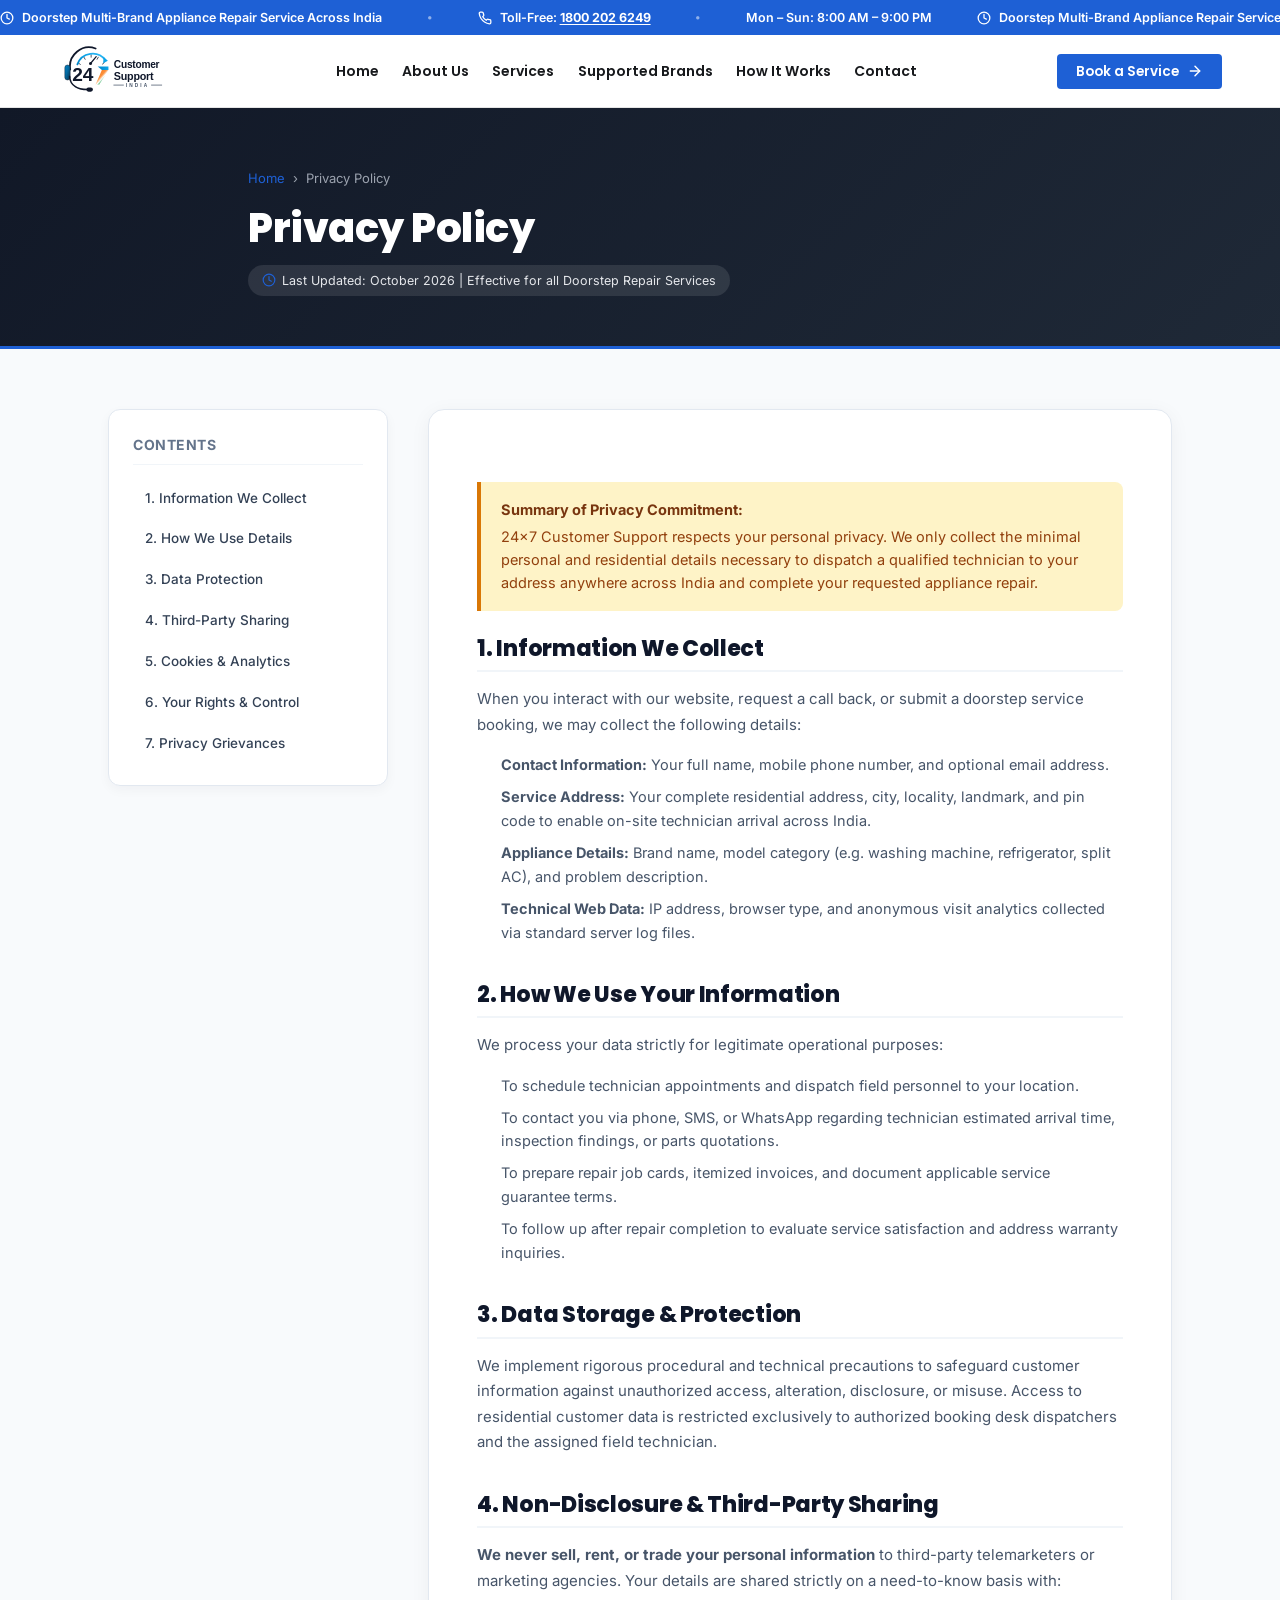
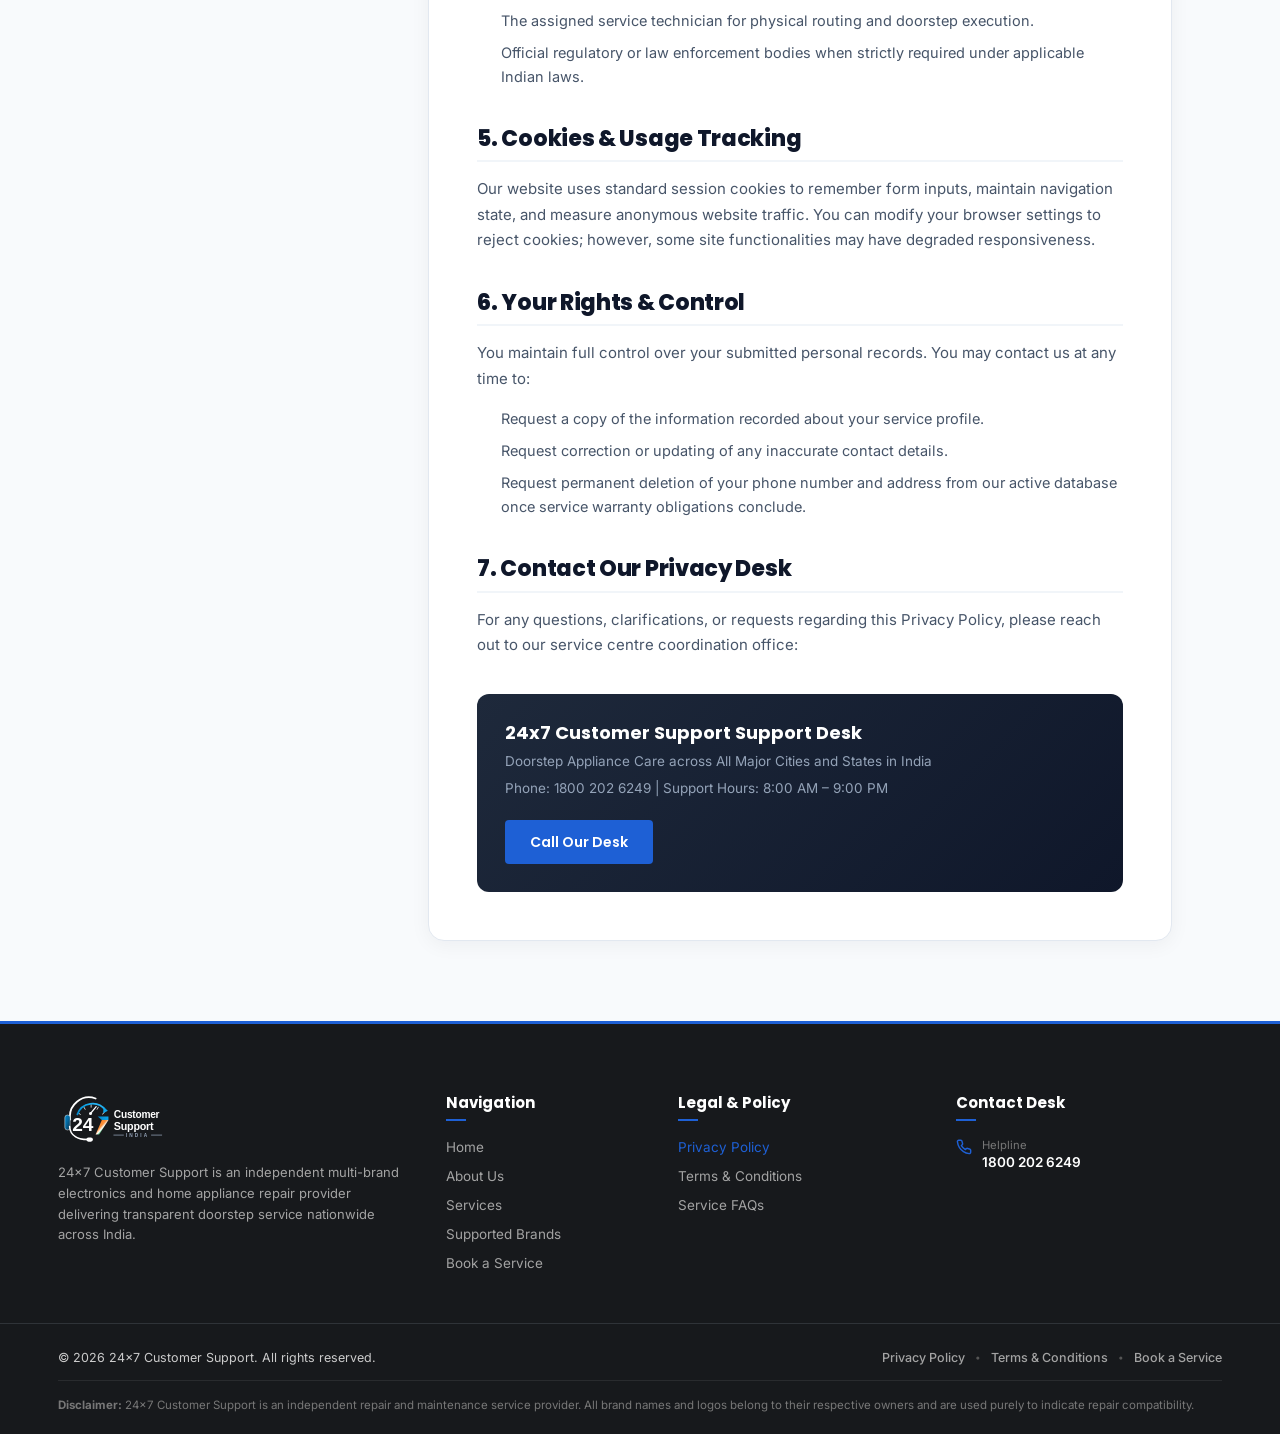
==== commit 864dc7ba: "final changes" ====
--- a/privacy-policy.html
+++ b/privacy-policy.html
@@ -3,8 +3,8 @@
 <head>
   <meta charset="UTF-8">
   <meta name="viewport" content="width=device-width, initial-scale=1.0">
-  <title>Privacy Policy | National Service Centre Hyderabad</title>
-  <meta name="description" content="Privacy Policy for National Service Centre. Explaining how we collect, handle, and protect customer personal information when requesting appliance repair services.">
+  <title>Privacy Policy | 24x7 Customer Support India</title>
+  <meta name="description" content="Privacy Policy for 24x7 Customer Support. Explaining how we collect, handle, and protect customer personal information when requesting appliance repair services.">
   <meta name="robots" content="index, follow">
 
   <!-- Google Fonts -->
@@ -17,22 +17,47 @@
 </head>
 <body>
 
-  <!-- Top Announcement Bar -->
+  <!-- Top Announcement Bar (Rotating Marquee) -->
   <aside class="top-announcement-bar" aria-label="Announcement">
-    <div class="container announcement-inner">
-      <div class="announcement-left">
-        <svg viewBox="0 0 24 24" fill="none" stroke="currentColor" stroke-width="2.2" stroke-linecap="round" stroke-linejoin="round" aria-hidden="true">
-          <circle cx="12" cy="12" r="10"></circle>
-          <polyline points="12 6 12 12 16 14"></polyline>
-        </svg>
-        <span>Doorstep Appliance Repair Service Across Hyderabad &amp; Secunderabad</span>
-      </div>
-      <div class="announcement-right">
-        <div class="announcement-contact-item">
+    <div class="announcement-marquee-track">
+      <div class="announcement-marquee-content">
+        <div class="announcement-item">
+          <svg viewBox="0 0 24 24" fill="none" stroke="currentColor" stroke-width="2.2" stroke-linecap="round" stroke-linejoin="round" aria-hidden="true">
+            <circle cx="12" cy="12" r="10"></circle>
+            <polyline points="12 6 12 12 16 14"></polyline>
+          </svg>
+          <span>Doorstep Multi-Brand Appliance Repair Service Across India</span>
+        </div>
+        <span class="announcement-separator">&bull;</span>
+        <div class="announcement-item">
           <svg viewBox="0 0 24 24" fill="none" stroke="currentColor" stroke-width="2.2" stroke-linecap="round" stroke-linejoin="round" aria-hidden="true">
             <path d="M22 16.92v3a2 2 0 0 1-2.18 2 19.79 19.79 0 0 1-8.63-3.07 19.5 19.5 0 0 1-6-6 19.79 19.79 0 0 1-3.07-8.67A2 2 0 0 1 4.11 2h3a2 2 0 0 1 2 1.72 12.84 12.84 0 0 0 .7 2.81 2 2 0 0 1-.45 2.11L8.09 9.91a16 16 0 0 0 6 6l1.27-1.27a2 2 0 0 1 2.11-.45 12.84 12.84 0 0 0 2.81.7A2 2 0 0 1 22 16.92z"></path>
           </svg>
-          <a href="tel:+916300454801">+91 63004 54801</a>
+          <span>Toll-Free: <a href="tel:18002026249">1800 202 6249</a></span>
+        </div>
+        <span class="announcement-separator">&bull;</span>
+        <div class="announcement-item">
+          <span>Mon – Sun: 8:00 AM – 9:00 PM</span>
+        </div>
+      </div>
+      <div class="announcement-marquee-content" aria-hidden="true">
+        <div class="announcement-item">
+          <svg viewBox="0 0 24 24" fill="none" stroke="currentColor" stroke-width="2.2" stroke-linecap="round" stroke-linejoin="round" aria-hidden="true">
+            <circle cx="12" cy="12" r="10"></circle>
+            <polyline points="12 6 12 12 16 14"></polyline>
+          </svg>
+          <span>Doorstep Multi-Brand Appliance Repair Service Across India</span>
+        </div>
+        <span class="announcement-separator">&bull;</span>
+        <div class="announcement-item">
+          <svg viewBox="0 0 24 24" fill="none" stroke="currentColor" stroke-width="2.2" stroke-linecap="round" stroke-linejoin="round" aria-hidden="true">
+            <path d="M22 16.92v3a2 2 0 0 1-2.18 2 19.79 19.79 0 0 1-8.63-3.07 19.5 19.5 0 0 1-6-6 19.79 19.79 0 0 1-3.07-8.67A2 2 0 0 1 4.11 2h3a2 2 0 0 1 2 1.72 12.84 12.84 0 0 0 .7 2.81 2 2 0 0 1-.45 2.11L8.09 9.91a16 16 0 0 0 6 6l1.27-1.27a2 2 0 0 1 2.11-.45 12.84 12.84 0 0 0 2.81.7A2 2 0 0 1 22 16.92z"></path>
+          </svg>
+          <span>Toll-Free: <a href="tel:18002026249">1800 202 6249</a></span>
+        </div>
+        <span class="announcement-separator">&bull;</span>
+        <div class="announcement-item">
+          <span>Mon – Sun: 8:00 AM – 9:00 PM</span>
         </div>
       </div>
     </div>
@@ -41,8 +66,8 @@
   <!-- Navigation Header -->
   <header class="main-nav-header" id="mainNavHeader">
     <div class="container nav-container">
-      <a href="index.html" class="brand-logo-link" aria-label="National Service Centre Home">
-        <img src="assets/logo.png" alt="National Service Centre" class="brand-logo-img" width="180" height="48">
+      <a href="index.html" class="brand-logo-link" aria-label="24x7 Customer Support Home">
+        <img src="assets/logo.svg" alt="24x7 Customer Support" class="brand-logo-img" width="180" height="54">
       </a>
 
       <nav class="nav-desktop-menu" aria-label="Main Navigation">
@@ -106,14 +131,14 @@
       <article class="legal-body-card legal-prose">
         <div class="legal-highlight-box">
           <strong>Summary of Privacy Commitment:</strong>
-          National Service Centre respects your personal privacy. We only collect the minimal personal and residential details necessary to dispatch a qualified technician to your Hyderabad address and complete your requested appliance repair.
+          24x7 Customer Support respects your personal privacy. We only collect the minimal personal and residential details necessary to dispatch a qualified technician to your address anywhere across India and complete your requested appliance repair.
         </div>
 
         <h2 id="information-we-collect">1. Information We Collect</h2>
         <p>When you interact with our website, request a call back, or submit a doorstep service booking, we may collect the following details:</p>
         <ul>
           <li><strong>Contact Information:</strong> Your full name, mobile phone number, and optional email address.</li>
-          <li><strong>Service Address:</strong> Your Hyderabad/Secunderabad residential address, locality, landmark, and pin code to enable on-site technician arrival.</li>
+          <li><strong>Service Address:</strong> Your complete residential address, city, locality, landmark, and pin code to enable on-site technician arrival across India.</li>
           <li><strong>Appliance Details:</strong> Brand name, model category (e.g. washing machine, refrigerator, split AC), and problem description.</li>
           <li><strong>Technical Web Data:</strong> IP address, browser type, and anonymous visit analytics collected via standard server log files.</li>
         </ul>
@@ -159,11 +184,11 @@
         
         <div class="legal-contact-callout">
           <div>
-            <h3>National Service Centre Support Desk</h3>
-            <p>Doorstep Appliance Care across Hyderabad &amp; Secunderabad, Telangana</p>
-            <p style="margin-top:4px;">Phone: +91 63004 54801 | Support Hours: 8:00 AM – 9:00 PM</p>
+            <h3>24x7 Customer Support Support Desk</h3>
+            <p>Doorstep Appliance Care across All Major Cities and States in India</p>
+            <p style="margin-top:4px;">Phone: 1800 202 6249 | Support Hours: 8:00 AM – 9:00 PM</p>
           </div>
-          <a href="tel:+916300454801" class="btn btn-yellow">
+          <a href="tel:18002026249" class="btn btn-yellow">
             <span>Call Our Desk</span>
           </a>
         </div>
@@ -176,9 +201,9 @@
     <div class="container footer-top">
       <div class="footer-grid">
         <div class="footer-col footer-brand">
-          <img src="assets/logo-white.png" alt="National Service Centre" class="footer-logo-img" width="180" height="48">
+          <img src="assets/logo-white.svg" alt="24x7 Customer Support" class="footer-logo-img" width="180" height="54">
           <p>
-            National Service Centre is an independent multi-brand electronics and home appliance repair provider delivering transparent doorstep service across Hyderabad &amp; Secunderabad.
+            24x7 Customer Support is an independent multi-brand electronics and home appliance repair provider delivering transparent doorstep service nationwide across India.
           </p>
         </div>
         <div class="footer-col">
@@ -207,7 +232,7 @@
             </svg>
             <div>
               <small style="display:block; color:#777;">Helpline</small>
-              <a href="tel:+916300454801">+91 63004 54801</a>
+              <a href="tel:18002026249">1800 202 6249</a>
             </div>
           </div>
         </div>
@@ -217,7 +242,7 @@
     <div class="footer-bottom">
       <div class="container footer-bottom-inner">
         <div class="footer-bottom-copy">
-          <p>&copy; 2026 National Service Centre. All rights reserved.</p>
+          <p>&copy; 2026 24x7 Customer Support. All rights reserved.</p>
           <div class="footer-legal-links">
             <a href="privacy-policy.html">Privacy Policy</a>
             <span class="sep">&bull;</span>
@@ -228,7 +253,7 @@
         </div>
         <div class="footer-disclaimer">
           <p>
-            <strong>Disclaimer:</strong> National Service Centre is an independent repair and maintenance service provider. All brand names and logos belong to their respective owners and are used purely to indicate repair compatibility.
+            <strong>Disclaimer:</strong> 24x7 Customer Support is an independent repair and maintenance service provider. All brand names and logos belong to their respective owners and are used purely to indicate repair compatibility.
           </p>
         </div>
       </div>
--- a/style.css
+++ b/style.css
@@ -9,9 +9,10 @@
    01. DESIGN TOKENS
    -------------------------------------------------------------------------- */
 :root {
-  /* Brand Colours (Strictly adhering to prompt) */
-  --color-primary-yellow: #F7CE24;
-  --color-primary-yellow-hover: #e5bd15;
+  /* Brand Colours (Updated to White & Royal Blue Palette) */
+  --color-primary-yellow: #1E60D5;
+  --color-primary-yellow-hover: #154CB0;
+  --color-primary-blue-light: #EBF2FE;
   --color-charcoal-dark: #17191C;
   --color-charcoal-secondary: #25272A;
   --color-charcoal-muted: #32353A;
@@ -221,12 +222,12 @@
 
 .btn-yellow {
   background-color: var(--color-primary-yellow);
-  color: var(--color-charcoal-dark);
+  color: var(--color-white);
 }
 .btn-yellow:hover {
   background-color: var(--color-primary-yellow-hover);
-  color: var(--color-charcoal-dark);
-  box-shadow: 0 4px 12px rgba(247, 206, 36, 0.35);
+  color: var(--color-white);
+  box-shadow: 0 4px 14px rgba(30, 96, 213, 0.4);
 }
 
 .btn-charcoal {
@@ -281,62 +282,70 @@
 /* --------------------------------------------------------------------------
    05. HEADER & NAVIGATION (Ampvex layered header)
    -------------------------------------------------------------------------- */
-/* A. Top Announcement Bar (Slim Yellow Strip) */
+/* A. Top Announcement Bar (Slim Blue Continuous Rotating Ticker) */
 .top-announcement-bar {
   background-color: var(--color-primary-yellow);
-  color: var(--color-charcoal-dark);
+  color: var(--color-white);
   font-size: 12.5px;
   font-weight: 600;
-  padding: 7px 0;
+  padding: 8px 0;
   position: relative;
   z-index: 101;
-}
-
-.announcement-inner {
-  display: flex;
-  align-items: center;
-  justify-content: space-between;
-  gap: 16px;
-}
-
-.announcement-left {
-  display: flex;
+  overflow: hidden;
+  white-space: nowrap;
+}
+
+.announcement-marquee-track {
+  display: flex;
+  align-items: center;
+  width: max-content;
+  animation: marquee-rotate 28s linear infinite;
+}
+
+.top-announcement-bar:hover .announcement-marquee-track {
+  animation-play-state: paused;
+}
+
+.announcement-marquee-content {
+  display: inline-flex;
+  align-items: center;
+  gap: clamp(24px, 3.5vw, 48px);
+  padding-right: clamp(24px, 3.5vw, 48px);
+  flex-shrink: 0;
+}
+
+.announcement-item {
+  display: inline-flex;
   align-items: center;
   gap: 8px;
 }
 
-.announcement-left svg {
-  width: 15px;
-  height: 15px;
-  color: var(--color-charcoal-dark);
-  flex-shrink: 0;
-}
-
-.announcement-right {
-  display: flex;
-  align-items: center;
-  gap: 20px;
-}
-
-.announcement-contact-item {
-  display: inline-flex;
-  align-items: center;
-  gap: 6px;
-}
-
-.announcement-contact-item svg {
+.announcement-item svg {
   width: 14px;
   height: 14px;
-  color: var(--color-charcoal-dark);
+  color: var(--color-white);
   flex-shrink: 0;
 }
 
-.announcement-contact-item a {
-  color: var(--color-charcoal-dark);
+.announcement-item a {
+  color: var(--color-white);
   font-weight: 700;
-}
-.announcement-contact-item a:hover {
   text-decoration: underline;
+  text-underline-offset: 2px;
+}
+
+.announcement-separator {
+  opacity: 0.5;
+  font-size: 11px;
+}
+
+@keyframes marquee-rotate {
+  0% {
+    transform: translateX(0);
+  }
+  100% {
+    transform: translateX(-50%);
+  }
 }
 
 /* B. Main Navigation Header */
@@ -366,7 +375,7 @@
 }
 
 .brand-logo-img {
-  height: 48px;
+  height: 54px;
   width: auto;
   object-fit: contain;
 }
@@ -452,14 +461,26 @@
 }
 
 /* --------------------------------------------------------------------------
-   06. SECTION 03 — HERO (AMPVEX ASYMMETRICAL CHARCOAL/IMAGE COMPOSITION)
+   06. SECTION 03 — HERO (PREMIUM NAVY SAPPHIRE & APPLIANCE COMPOSITION)
    -------------------------------------------------------------------------- */
 .ampvex-hero-section {
   position: relative;
-  background-color: var(--color-charcoal-dark);
+  background: radial-gradient(circle at 15% 50%, #172554 0%, #0F172A 55%, #0B1120 100%);
   color: var(--color-white);
   overflow: hidden;
   min-height: 520px;
+}
+
+.ampvex-hero-section::after {
+  content: "";
+  position: absolute;
+  top: -100px;
+  right: 20%;
+  width: 480px;
+  height: 480px;
+  background: radial-gradient(circle, rgba(30, 96, 213, 0.22) 0%, transparent 70%);
+  pointer-events: none;
+  z-index: 1;
 }
 
 .hero-full-wrap,
@@ -492,7 +513,7 @@
   font-weight: 700;
   letter-spacing: 1.5px;
   text-transform: uppercase;
-  color: var(--color-primary-yellow);
+  color: #60A5FA;
   margin-bottom: 14px;
 }
 
@@ -506,12 +527,15 @@
 }
 
 .hero-headline .text-highlight-yellow {
-  color: var(--color-primary-yellow);
+  color: #93C5FD;
+  background: linear-gradient(135deg, #BFDBFE 0%, #60A5FA 100%);
+  -webkit-background-clip: text;
+  -webkit-text-fill-color: transparent;
 }
 
 .hero-description {
   font-size: clamp(14.5px, 1.2vw, 16px);
-  color: #D1D5DB;
+  color: #CBD5E1;
   line-height: 1.6;
   margin-bottom: 28px;
   max-width: 500px;
@@ -530,9 +554,9 @@
   align-items: center;
   gap: 16px;
   padding-top: 18px;
-  border-top: 1px solid rgba(255, 255, 255, 0.14);
+  border-top: 1px solid rgba(255, 255, 255, 0.12);
   font-size: 13px;
-  color: #CAD5E2;
+  color: #94A3B8;
   flex-wrap: wrap;
 }
 
@@ -545,7 +569,7 @@
 .hero-trust-item svg {
   width: 15px;
   height: 15px;
-  color: var(--color-primary-yellow);
+  color: #60A5FA;
   flex-shrink: 0;
 }
 
@@ -571,7 +595,7 @@
   content: "";
   position: absolute;
   inset: 0;
-  background: linear-gradient(to right, var(--color-charcoal-dark) 0%, rgba(23, 25, 28, 0.45) 25%, transparent 65%);
+  background: linear-gradient(to right, #0F172A 0%, rgba(15, 23, 42, 0.45) 30%, transparent 70%);
   pointer-events: none;
   z-index: 1;
 }
@@ -1103,9 +1127,9 @@
   display: inline-flex;
   align-items: center;
   gap: 8px;
-  background: rgba(255, 184, 0, 0.15);
-  border: 1px solid rgba(255, 184, 0, 0.4);
-  color: #B45309;
+  background: rgba(30, 96, 213, 0.1);
+  border: 1px solid rgba(30, 96, 213, 0.3);
+  color: #1E60D5;
   padding: 5px 14px;
   border-radius: 999px;
   font-size: 12px;
@@ -1268,9 +1292,12 @@
    -------------------------------------------------------------------------- */
 .featured-cta-banner {
   position: relative;
-  background-color: var(--color-charcoal-dark);
+  background-color: #0F172A;
   color: var(--color-white);
-  padding: 80px 0;
+  padding: clamp(90px, 9vw, 130px) 0;
+  min-height: 480px;
+  display: flex;
+  align-items: center;
   overflow: hidden;
 }
 
@@ -1280,13 +1307,20 @@
   width: 100%;
   height: 100%;
   object-fit: cover;
-  opacity: 0.35;
+  object-position: center 12%;
+  opacity: 0.42;
 }
 
 .banner-overlay {
   position: absolute;
   inset: 0;
-  background: linear-gradient(to right, rgba(23, 25, 28, 0.95) 0%, rgba(23, 25, 28, 0.8) 60%, rgba(23, 25, 28, 0.4) 100%);
+  background: linear-gradient(
+    90deg,
+    rgba(15, 23, 42, 0.94) 0%,
+    rgba(15, 23, 42, 0.85) 45%,
+    rgba(15, 23, 42, 0.48) 75%,
+    rgba(15, 23, 42, 0.35) 100%
+  );
 }
 
 .banner-content {
@@ -1759,7 +1793,7 @@
 }
 
 .footer-logo-img {
-  height: 48px;
+  height: 54px;
   width: auto;
   object-fit: contain;
 }
@@ -1985,14 +2019,11 @@
 /* Tablet Portrait & Smartphones (<= 768px) */
 @media (max-width: 768px) {
   .top-announcement-bar {
-    font-size: 11.5px;
-    padding: 6px 0;
-  }
-  .announcement-right {
-    gap: 12px;
-  }
-  .announcement-email {
-    display: none;
+    font-size: 12px;
+    padding: 7px 0;
+  }
+  .announcement-marquee-track {
+    animation-duration: 22s;
   }
 
   .nav-desktop-menu,
@@ -2074,7 +2105,7 @@
   }
 
   .hero-image-col::before {
-    background: linear-gradient(to top, var(--color-charcoal-dark) 0%, transparent 60%);
+    background: linear-gradient(to top, #0F172A 0%, transparent 60%);
   }
 
   .quick-request-form {
@@ -2663,7 +2694,7 @@
 
 .service-card:hover {
   transform: translateY(-8px);
-  box-shadow: 0 20px 35px -10px rgba(0, 0, 0, 0.15), 0 0 0 1px rgba(255, 184, 0, 0.35);
+  box-shadow: 0 20px 35px -10px rgba(0, 0, 0, 0.12), 0 0 0 1px rgba(30, 96, 213, 0.35);
 }
 
 .process-step-card:hover {
@@ -2673,8 +2704,8 @@
 
 .stat-card:hover {
   transform: translateY(-5px);
-  border-color: var(--color-yellow-primary);
-  box-shadow: 0 14px 28px -6px rgba(255, 184, 0, 0.2);
+  border-color: var(--color-primary-yellow);
+  box-shadow: 0 14px 28px -6px rgba(30, 96, 213, 0.25);
 }
 
 /* Floating Emergency Action Badges */
@@ -2884,8 +2915,8 @@
 }
 
 .legal-nav-list a:hover {
-  background-color: rgba(255, 184, 0, 0.12);
-  color: #92400E;
+  background-color: rgba(30, 96, 213, 0.08);
+  color: #1E60D5;
   transform: translateX(4px);
 }
 
